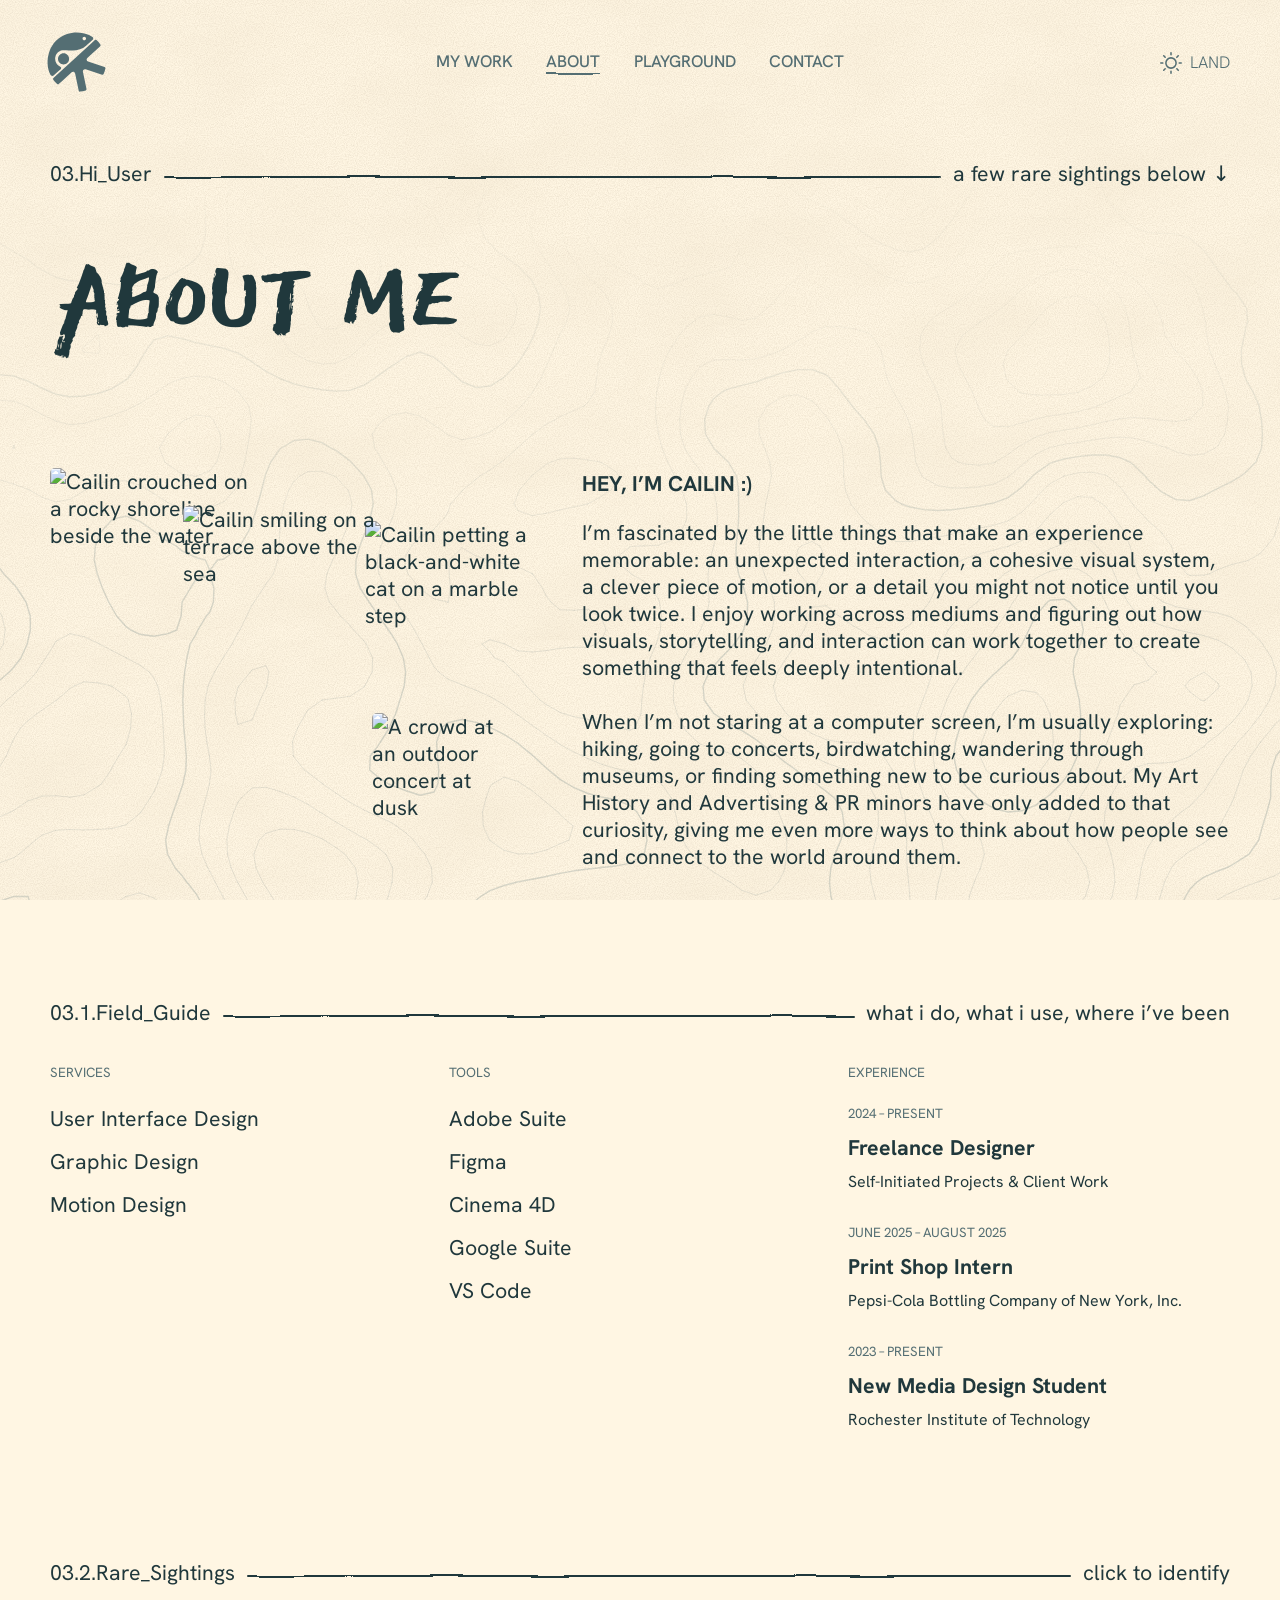
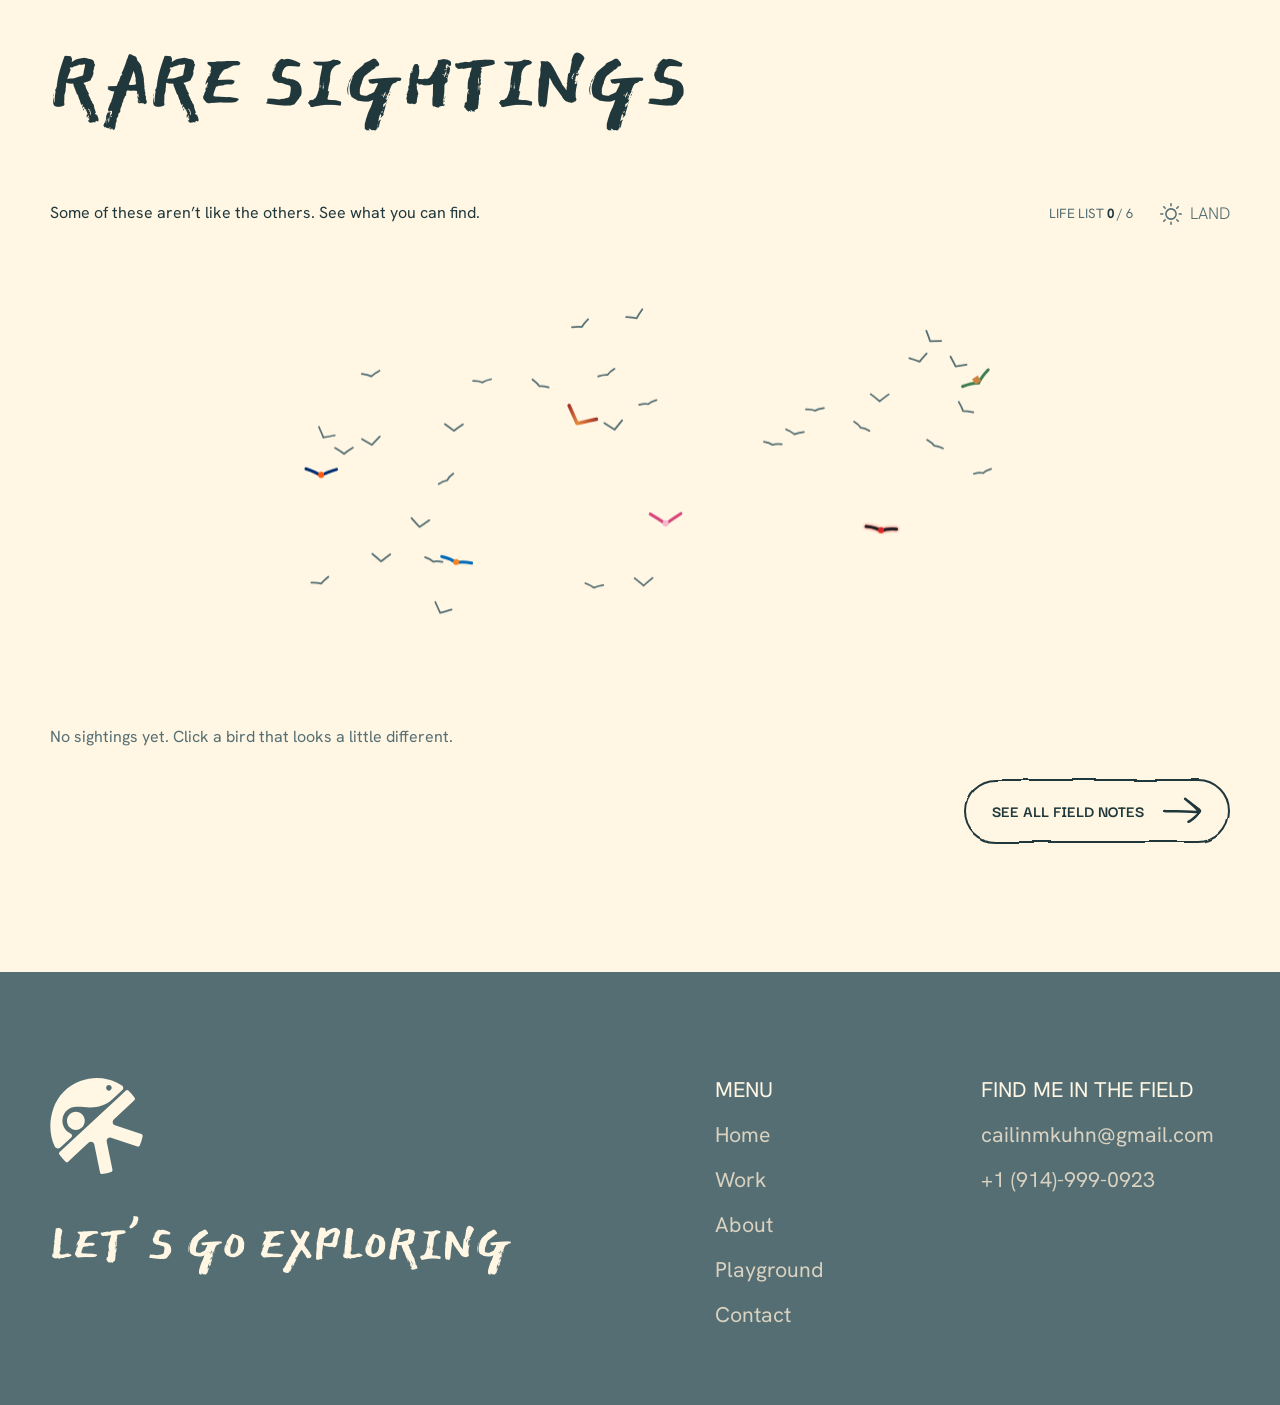
==== about.html @ fa73c753 "Add files via upload" ====
<!doctype html>
<html lang="en">
<head>
  <meta charset="utf-8">
  <meta name="viewport" content="width=device-width, initial-scale=1">
  <title>About - Cailin Kuhn</title>
  <meta name="description" content="Cailin Kuhn Portfolio.">
  <script>
    // Apply saved/system theme before paint to avoid a flash.
    (function () {
      var t = null;
      try { t = localStorage.getItem('theme'); } catch (e) {}
      if (!t) t = matchMedia('(prefers-color-scheme: dark)').matches ? 'dark' : 'light';
      document.documentElement.dataset.theme = t;
    })();
  </script>
  <link rel="preconnect" href="https://fonts.googleapis.com">
  <link rel="preconnect" href="https://fonts.gstatic.com" crossorigin>
  <link href="https://fonts.googleapis.com/css2?family=Darker+Grotesque:wght@700&family=East+Sea+Dokdo&family=Hanken+Grotesk:wght@300;400;500;700&display=swap" rel="stylesheet">
  <link rel="icon" type="image/svg+xml" href="assets/icons/logo-header-dark.svg" media="(prefers-color-scheme: light)">
  <link rel="icon" type="image/svg+xml" href="assets/icons/logo-header-light.svg" media="(prefers-color-scheme: dark)">
  <link rel="stylesheet" href="css/styles.css">
</head>
<body>
  <a class="skip-link" href="#main">Skip to content</a>

  <header class="site-header wrap">
    <a class="site-header__logo" href="index.html" aria-label="Cailin Kuhn — home">
      <img class="logo logo--light" src="assets/icons/logo-header-dark.svg" width="98" height="99" alt="">
      <img class="logo logo--dark" src="assets/icons/logo-header-light.svg" width="98" height="99" alt="">
    </a>
    <nav class="site-nav" aria-label="Primary">
      <a href="work.html">MY WORK</a>
      <a href="about.html" aria-current="page">ABOUT</a>
      <a href="index.html#playground">PLAYGROUND</a>
      <a href="#contact">CONTACT</a>
    </nav>
    <button class="theme-toggle" type="button" aria-label="Toggle color theme" data-label-light="LAND" data-label-dark="SEA">
      <span class="theme-toggle__icon" aria-hidden="true"><span class="icon icon--sun"></span><span class="icon icon--moon"></span></span>
      <span class="theme-toggle__label">LAND</span>
    </button>
  </header>

  <main id="main">
    <!-- 03 — Intro: photos + blurb -->
    <section class="section section--page-top wrap" id="about" aria-labelledby="about-title">
      <div class="label-row">
        <p class="label">03.Hi_User</p>
        <span class="rule" aria-hidden="true"></span>
        <p class="label label--end"><span class="light-only">a few rare sightings below ↓</span><span class="dark-only">unusual readings below ↓</span></p>
      </div>
      <h1 class="display display--section display--tight" id="about-title">ABOUT ME</h1>

      <div class="about-intro">
        <!-- Overlapping photo collage (Figma "Oct.8.1-about" › images), stacked back to front. -->
        <div class="about-collage">
          <img class="about-collage__photo about-collage__photo--cat" src="assets/images/about-cat.jpg" width="768" height="1024" alt="Cailin petting a black-and-white cat on a marble step" loading="lazy">
          <img class="about-collage__photo about-collage__photo--lake" src="assets/images/about-lake.jpg" width="1024" height="768" alt="Cailin crouched on a rocky shoreline beside the water" loading="lazy">
          <img class="about-collage__photo about-collage__photo--portrait" src="assets/images/about-portrait.jpg" width="768" height="1024" alt="Cailin smiling on a terrace above the sea" loading="lazy">
          <img class="about-collage__photo about-collage__photo--concert" src="assets/images/about-concert.jpg" width="768" height="1024" alt="A crowd at an outdoor concert at dusk" loading="lazy">
        </div>
        <div class="about-intro__text">
          <h2 class="about-intro__hello">HEY, I’M CAILIN :)</h2>
          <div class="about-intro__body">
            <p>I’m fascinated by the little things that make an experience memorable: an unexpected interaction, a cohesive visual system, a clever piece of motion, or a detail you might not notice until you look twice. I enjoy working across mediums and figuring out how visuals, storytelling, and interaction can work together to create something that feels deeply intentional.</p>
            <p>When I’m not staring at a computer screen, I’m usually exploring: hiking, going to concerts, birdwatching, wandering through museums, or finding something new to be curious about. My Art History and Advertising &amp; PR minors have only added to that curiosity, giving me even more ways to think about how people see and connect to the world around them.</p>
          </div>
        </div>
      </div>
    </section>

    <!-- 03.1 — Spec sheet: services, tools, experience -->
    <section class="section wrap" aria-labelledby="specs-heading">
      <div class="label-row">
        <h2 class="label" id="specs-heading">03.1.<span class="light-only">Field_Guide</span><span class="dark-only">Spec_Sheet</span></h2>
        <span class="rule" aria-hidden="true"></span>
        <p class="label label--end">what i do, what i use, where i’ve been</p>
      </div>

      <div class="specs">
        <div class="specs__col">
          <h3 class="specs__title">SERVICES</h3>
          <ul class="specs__list" role="list">
            <li>User Interface Design</li>
            <li>Graphic Design</li>
            <li>Motion Design</li>
          </ul>
        </div>
        <div class="specs__col">
          <h3 class="specs__title">TOOLS</h3>
          <ul class="specs__list" role="list">
            <li>Adobe Suite</li>
            <li>Figma</li>
            <li>Cinema 4D</li>
            <li>Google Suite</li>
            <li>VS Code</li>
          </ul>
        </div>
        <div class="specs__col">
          <h3 class="specs__title">EXPERIENCE</h3>
          <ul class="specs__log" role="list">
            <li>
              <p class="specs__when">2024 – PRESENT</p>
              <p class="specs__role">Freelance Designer</p>
              <p class="specs__org">Self-Initiated Projects &amp; Client Work</p>
            </li>
            <li>
              <p class="specs__when">JUNE 2025 – AUGUST 2025</p>
              <p class="specs__role">Print Shop Intern</p>
              <p class="specs__org">Pepsi-Cola Bottling Company of New York, Inc.</p>
            </li>
            <li>
              <p class="specs__when">2023 – PRESENT</p>
              <p class="specs__role">New Media Design Student</p>
              <p class="specs__org">Rochester Institute of Technology</p>
            </li>
          </ul>
        </div>
      </div>
    </section>

    <!-- 03.2 — Rare sightings: a flock/school with six special creatures (js/sightings.js) -->
    <section class="section wrap sightings" id="sightings" aria-labelledby="sightings-title">
      <div class="label-row">
        <p class="label">03.2.<span class="light-only">Rare_Sightings</span><span class="dark-only">Deep_Finds</span></p>
        <span class="rule" aria-hidden="true"></span>
        <p class="label label--end"><span class="light-only">click to identify</span><span class="dark-only">click to scan</span></p>
      </div>
      <h2 class="display display--section display--tight" id="sightings-title"><span class="light-only">RARE SIGHTINGS</span><span class="dark-only">DEEP FINDS</span></h2>

      <div class="sightings__intro">
        <p>Some of these aren’t like the others. See what you can find.</p>
        <div class="sightings__tools">
          <p class="sightings__count"><span class="light-only">LIFE LIST</span><span class="dark-only">SPECIMENS</span> <span data-found>0</span> / 6</p>
          <button class="theme-toggle" type="button" aria-label="Toggle color theme" data-label-light="LAND" data-label-dark="SEA">
            <span class="theme-toggle__icon" aria-hidden="true"><span class="icon icon--sun"></span><span class="icon icon--moon"></span></span>
            <span class="theme-toggle__label">LAND</span>
          </button>
        </div>
      </div>

      <div class="sightings__arena" aria-hidden="true"></div>

      <div class="sightings__dock" aria-live="polite">
        <p class="sightings__empty"><span class="light-only">No sightings yet. Click a bird that looks a little different.</span><span class="dark-only">No readings yet. Click a fish that looks a little different.</span></p>
      </div>

      <!-- Every field note, also the source the dock copies from. Open for
           anyone who'd rather read than hunt (and for keyboard / reduced motion). -->
      <details class="sightings__all">
        <summary class="pill-button">
          <span class="pill-button__label"><span class="when-closed">SEE ALL FIELD NOTES</span><span class="when-open">HIDE FIELD NOTES</span></span>
          <span class="pill-button__arrow" aria-hidden="true"><span class="icon icon--arrow"></span></span>
        </summary>

        <ul class="field-notes" role="list">
          <li>
            <article class="field-note" data-species="mets" style="--a: #002d72; --b: #ff5910;">
              <p class="field-note__tag">NO. 01 · <span class="light-only">sighted</span><span class="dark-only">logged</span></p>
              <h3 class="field-note__name"><span class="light-only">Queens Bluebird</span><span class="dark-only">Flushing Bay Bluefin</span></h3>
              <p class="field-note__latin">Amazinus metropolitanus</p>
              <span class="field-note__swatch" aria-hidden="true"></span>
              <dl class="field-note__facts">
                <div><dt>Habitat</dt><dd>Citi Field, upper deck</dd></div>
                <div><dt>Behavior</dt><dd>Rounds the bases in a diamond loop. Returns every April, no matter how last season went.</dd></div>
              </dl>
              <p class="field-note__note">A lifelong Mets fan. It’s a lot of heartbreak, but I wouldn’t trade it.</p>
            </article>
          </li>
          <li>
            <article class="field-note" data-species="knicks" style="--a: #006bb6; --b: #f58426;">
              <p class="field-note__tag">NO. 02 · <span class="light-only">sighted</span><span class="dark-only">logged</span></p>
              <h3 class="field-note__name"><span class="light-only">Garden Oriole</span><span class="dark-only">Madison Square Grouper</span></h3>
              <p class="field-note__latin">Aurantius knickerbockerensis</p>
              <span class="field-note__swatch" aria-hidden="true"></span>
              <dl class="field-note__facts">
                <div><dt>Habitat</dt><dd>Madison Square Garden</dd></div>
                <div><dt>Behavior</dt><dd>Bounces like a dribble. Often mistaken for the Queens Bluebird; same colors, different season.</dd></div>
              </dl>
              <p class="field-note__note">Blue and orange all year: the Mets in the summer, the Knicks in the winter.</p>
            </article>
          </li>
          <li>
            <article class="field-note" data-species="rothko" style="--a: #a3342b; --b: #e8873a;">
              <p class="field-note__tag">NO. 03 · <span class="light-only">sighted</span><span class="dark-only">logged</span></p>
              <h3 class="field-note__name"><span class="light-only">Color-Field Warbler</span><span class="dark-only">Color-Field Ray</span></h3>
              <p class="field-note__latin">Rothkoa multiformis</p>
              <span class="field-note__swatch field-note__swatch--stacked" aria-hidden="true"></span>
              <dl class="field-note__facts">
                <div><dt>Habitat</dt><dd>Museums, in front of the big quiet paintings</dd></div>
                <div><dt>Behavior</dt><dd>Drifts slowly and lingers longer than everyone else. Best viewed up close.</dd></div>
              </dl>
              <p class="field-note__note">My Art History minor in a nutshell: Rothko proves color alone can make you feel something.</p>
            </article>
          </li>
          <li>
            <article class="field-note" data-species="drama" style="--a: #d9467c; --b: #f2b8cc;">
              <p class="field-note__tag">NO. 04 · <span class="light-only">sighted</span><span class="dark-only">logged</span></p>
              <h3 class="field-note__name"><span class="light-only">Dramatic Lyrebird</span><span class="dark-only">Lesser Drama Puffer</span></h3>
              <p class="field-note__latin">Spectaculus confessionalis</p>
              <span class="field-note__swatch" aria-hidden="true"></span>
              <dl class="field-note__facts">
                <div><dt>Habitat</dt><dd>The couch, during reunion season</dd></div>
                <div><dt>Behavior</dt><dd>Storms away from the group at least once an episode. Always comes back.</dd></div>
              </dl>
              <p class="field-note__note">I love reality TV, no shame. Ask me about my favorite reunion moments.</p>
            </article>
          </li>
          <li>
            <article class="field-note" data-species="rock" style="--a: #1f1f24; --b: #d62828;">
              <p class="field-note__tag">NO. 05 · <span class="light-only">sighted</span><span class="dark-only">logged</span></p>
              <h3 class="field-note__name"><span class="light-only">Feedback Finch</span><span class="dark-only">Amplified Anglerfish</span></h3>
              <p class="field-note__latin">Distortia fortissima</p>
              <span class="field-note__swatch" aria-hidden="true"></span>
              <dl class="field-note__facts">
                <div><dt>Habitat</dt><dd>Concert floors, close to the speakers</dd></div>
                <div><dt>Behavior</dt><dd>Headbangs in time and glows a little brighter on every beat.</dd></div>
              </dl>
              <p class="field-note__note">Rock music is a constant in my headphones, and I’ll take any excuse to go to a show.</p>
            </article>
          </li>
          <li>
            <article class="field-note" data-species="hike" style="--a: #3f7d4e; --b: #c9853f;">
              <p class="field-note__tag">NO. 06 · <span class="light-only">sighted</span><span class="dark-only">logged</span></p>
              <h3 class="field-note__name"><span class="light-only">Summit Wren</span><span class="dark-only">Trench Trekker</span></h3>
              <p class="field-note__latin">Peregrinus summitensis</p>
              <span class="field-note__swatch" aria-hidden="true"></span>
              <dl class="field-note__facts">
                <div><dt>Habitat</dt><dd>Trailheads, the steeper the better</dd></div>
                <div><dt>Behavior</dt><dd><span class="light-only">Always climbing toward the highest point</span><span class="dark-only">Always heading for the deepest point</span>. Carries a very small backpack.</dd></div>
              </dl>
              <p class="field-note__note">Give me a trail and a free afternoon. Bonus points for a view at the top (and a bird I haven’t seen yet).</p>
            </article>
          </li>
        </ul>
      </details>
    </section>
  </main>

  <footer class="site-footer" id="contact">
    <div class="site-footer__inner wrap">
      <div class="site-footer__brand">
        <a class="site-footer__home" href="index.html" aria-label="Cailin Kuhn — home">
          <img class="site-footer__logo logo--light" src="assets/icons/logo-footer-light.svg" width="140" height="144" alt="">
          <img class="site-footer__logo logo--dark" src="assets/icons/logo-footer-dark.svg" width="140" height="144" alt="">
        </a>
        <p class="site-footer__tagline">LET<span class="apos">’</span>S GO EXPLORING</p>
      </div>
      <nav class="footer-col" aria-labelledby="footer-menu">
        <h2 class="footer-col__title" id="footer-menu">MENU</h2>
        <ul role="list">
          <li><a href="index.html">Home</a></li>
          <li><a href="work.html">Work</a></li>
          <li><a href="about.html">About</a></li>
          <li><a href="index.html#playground">Playground</a></li>
          <li><a href="#contact">Contact</a></li>
        </ul>
      </nav>
      <div class="footer-col">
        <h2 class="footer-col__title"><span class="light-only">FIND ME IN THE FIELD</span><span class="dark-only">SEND A SIGNAL</span></h2>
        <ul role="list">
          <li><a href="mailto:cailinmkuhn@gmail.com">cailinmkuhn@gmail.com</a></li>
          <li><a href="tel:+19149990923">+1 (914)-999-0923</a></li>
        </ul>
      </div>
    </div>
  </footer>

  <script src="js/main.js"></script>
  <script src="js/cursor.js"></script>
  <script src="js/snow.js"></script>
  <script src="js/contours.js"></script>
  <script src="js/sightings.js"></script>
</body>
</html>
---- css/styles.css ----
/* ==========================================================================
   Cailin Kuhn — Portfolio
   Built from Figma frame "Sep.29.2" (1920 × 4450). Sizes scale fluidly
   down from the 1920px design; values in comments are the design px.
   ========================================================================== */

:root {
  /* Colors */
  --c-bg: #fff6e3;
  --c-ink: #20383c;        /* headings, body copy, rules */
  --c-navy: #132845;       /* buttons */
  --c-nav: #546e73;        /* header nav + theme toggle */
  --c-button: #20383c;     /* pill buttons */
  --c-footer-bg: #546e73;
  --c-footer-head: #fff6e3;
  --c-footer-text: #dad2c1;

  /* Type */
  --f-display: "East Sea Dokdo", "Comic Sans MS", cursive;
  --f-body: "Hanken Grotesk", system-ui, sans-serif;
  --f-button: "Darker Grotesque", "Hanken Grotesk", sans-serif;

  --fs-body: clamp(17px, 1.667vw, 32px);   /* 32 */
  --fs-meta: clamp(14px, 1.25vw, 24px);    /* 24 */
  --fs-nav: clamp(15px, 1.302vw, 25px);    /* 25 */
  --fs-button: clamp(17px, 1.25vw, 24px);  /* 24 */
  --fs-tag: clamp(13px, 1.042vw, 20px);    /* 20 */

  /* Spacing */
  --px: clamp(20px, 3.906vw, 75px);            /* page gutter 75 */
  --gap: clamp(14px, 1.302vw, 25px);           /* grid gap 25 */
  --sp-section: clamp(96px, 10.104vw, 194px);  /* between sections 194 */
  --sp-label: clamp(28px, 3.125vw, 60px);      /* label → title 60 */
  --sp-title: clamp(40px, 6.667vw, 128px);     /* title → cards 128 */
  --sp-content: clamp(28px, 2.917vw, 56px);    /* label → about content 56 */
  --sp-action: clamp(28px, 2.5vw, 48px);       /* content → button 48 */
  --sp-card-title: clamp(14px, 1.354vw, 26px); /* image → title 26 */
  --sp-card-meta: clamp(10px, 0.781vw, 15px);  /* title → meta 15 */

  --radius: 5px;
  --ease: cubic-bezier(.2, .7, .2, 1);
}

:root[data-theme="dark"] {
  --c-bg: #132845;
  --c-ink: #fff6e3;
  --c-navy: #fff6e3;
  --c-nav: #749eb8;
  --c-button: #fff6e3;
  --c-footer-bg: #749EB8;
  --c-footer-head: #132845;
  --c-footer-text: #30496d;
}

/* ---------- Base ---------- */

*,
*::before,
*::after { box-sizing: border-box; }

html { scroll-behavior: smooth; }

body {
  margin: 0;
  background: var(--c-bg);
  color: var(--c-ink);
  font-family: var(--f-body);
  font-size: var(--fs-body);
  line-height: normal;
  -webkit-font-smoothing: antialiased;
  transition: background-color .3s var(--ease), color .3s var(--ease);
}

h1, h2, h3, p, ul { margin: 0; }
ul[role="list"] { list-style: none; padding: 0; }
img { display: block; max-width: 100%; }
a { color: inherit; text-decoration: none; }

:focus-visible {
  outline: 2px solid currentColor;
  outline-offset: 4px;
  border-radius: 2px;
}

.skip-link {
  position: absolute;
  left: var(--px);
  top: -100px;
  padding: 8px 16px;
  background: var(--c-navy);
  color: var(--c-bg);
  z-index: 10;
}
.skip-link:focus { top: 16px; }

/* Content column: 1770 wide at 1920 with 75 gutters. Also a size container
   so display type can scale with it (cqi). */
.wrap {
  width: 100%;
  max-width: 1920px;
  margin-inline: auto;
  padding-inline: var(--px);
  container-type: inline-size;
}

/* Trim text boxes to cap height / baseline, matching Figma's text-box-trim. */
.label,
.display,
.hero__tagline,
.status__currently,
.status__availability-text,
.card__title,
.card__meta,
.card__tag,
.case__facts dt,
.case__facts dd,
.case__description,
.site-footer__signal,
.about__text,
.about-intro__hello,
.about-intro__body,
.specs__title,
.specs__list li,
.specs__log p,
.sightings__intro p,
.sightings__empty,
.field-note__tag,
.field-note__name,
.field-note__latin,
.field-note__facts dt,
.field-note__facts dd,
.field-note__note,
.pill-button__label,
.site-footer__tagline,
.footer-col__title,
.footer-col li {
  text-box: trim-both cap alphabetic;
}

/* Copy that changes with the theme: land (light) / sea (dark). */
.dark-only { display: none; }
[data-theme="dark"] .light-only { display: none; }
[data-theme="dark"] .dark-only { display: revert; }

/* Icons use the Figma SVGs as masks so they follow the current text color. */
.icon {
  display: block;
  background-color: currentColor;
  -webkit-mask: var(--icon) center / 100% 100% no-repeat;
          mask: var(--icon) center / 100% 100% no-repeat;
}
.icon--sun   { --icon: url("../assets/icons/sun.svg");   width: 21.5px;    height: 21.5px; }
.icon--moon  { --icon: url("../assets/icons/moon.svg");  width: 19.4px;    height: 19.4px; }
.icon--arrow { --icon: url("../assets/icons/arrow-dark.svg"); width: 31.4176px; height: 25.7456px; }

/* ---------- Header ---------- */

.site-header {
  position: absolute;
  inset: 0 0 auto;
  z-index: 5;
  display: grid;
  grid-template-columns: 1fr auto 1fr;
  align-items: center;
  padding-top: clamp(20px, 2.292vw, 44px);  /* 44 */
}

.site-header__logo {
  justify-self: start;
  width: clamp(56px, 5.104vw, 98px);        /* 98 × 99 */
  margin-left: -6px;                        /* logo sits at x=69 vs 75 gutter */
}
.site-header__logo .logo { width: 100%; height: auto; }
/* Header + footer logos swap per theme. */
.logo--dark { display: none; }
[data-theme="dark"] .logo--light { display: none; }
[data-theme="dark"] .logo--dark { display: block; }

.site-nav {
  display: flex;
  gap: clamp(20px, 2.604vw, 50px);          /* 50 */
  font-size: var(--fs-nav);
  font-weight: 500;
  color: var(--c-nav);
  white-space: nowrap;
}
.site-nav a {
  position: relative;
  padding-bottom: 2px;
}
/* Underline is its own layer so land mode can give it a pencil edge. */
.site-nav a::after {
  content: "";
  position: absolute;
  left: 0;
  right: 0;
  bottom: 0;
  height: 2px;
  background: currentColor;
  transform: scaleX(0);
  transform-origin: left;
  transition: transform .3s var(--ease);
}
.site-nav a:hover::after,
.site-nav a[aria-current="page"]::after { transform: scaleX(1); }

.theme-toggle {
  justify-self: end;
  display: flex;
  align-items: center;
  gap: 10px;
  padding: 0;
  border: 0;
  background: none;
  color: var(--c-nav);
  font: 300 var(--fs-nav) / normal var(--f-body);
  cursor: pointer;
}
.theme-toggle__icon {
  display: grid;
  place-items: center;
  width: 20px;
  height: 20px;
  transition: transform .5s var(--ease);
}
.theme-toggle:hover .theme-toggle__icon { transform: rotate(45deg); }

/* Sun (20px) in light mode, moon (18px) in dark mode. */
.icon--moon { display: none; }
[data-theme="dark"] .icon--sun { display: none; }
[data-theme="dark"] .icon--moon { display: block; }
[data-theme="dark"] .theme-toggle__icon { width: 18px; height: 18px; }
[data-theme="dark"] .theme-toggle:hover .theme-toggle__icon { transform: rotate(-20deg); }

/* ---------- Section label row ("01.Welcome_User ——— right text") ---------- */

.label-row {
  display: flex;
  align-items: center;
  gap: 12px;
}
.label { font-size: var(--fs-body); font-weight: 400; white-space: nowrap; }
.label--end { text-align: right; }
.rule {
  flex: 1;
  min-width: 40px;
  height: 2px;
  margin-top: 6px;               /* rule sits 14px below the label's cap top */
  border-radius: 1px;
  background: currentColor;
}

/* ---------- Display type ---------- */

.display {
  font-family: var(--f-display);
  font-weight: 400;
  white-space: nowrap;
}
.display--hero    { font-size: 22.55cqi; }                          /* 400 */
.display--section { font-size: 11.3cqi; margin-top: var(--sp-label); } /* 200 */
.display--section.display--tight { margin-top: clamp(22px, 2.292vw, 44px); } /* 44 */

/* ---------- 01 Hero ---------- */

.hero {
  display: flex;
  flex-direction: column;
  justify-content: flex-end;
  min-height: calc(min(100svh, 1080px) + 14px);  /* +20px below the nav for the hero interaction; tagline ends at y=1094 */
  padding-top: 260px;
}
/* Flock / school canvas (js/flock.js), placed by JS between the nav and the 01 label. */
.hero { position: relative; }
.flock {
  position: absolute;
  left: 0;
  width: 100%;
  pointer-events: none;
}

.hero .display--hero { margin-top: clamp(24px, 2.969vw, 57px); }   /* 57 */
.hero__tagline { margin-top: clamp(28px, 6.354vw, 122px); }        /* 122 */

/* Status under the name (Figma "Oct.5.1-light" › introduction):
   "currently …" at 32px, then an indented availability line with a pulsing dot. */
.hero:has(.status) { min-height: calc(min(100svh, 1080px) + 74px); }  /* status ends at y=1154; 01 label at y=724 */
.status { margin-top: clamp(28px, 6.354vw, 122px); }               /* 122 */
.status__currently { font-size: var(--fs-body); }
.status__availability {
  display: flex;
  align-items: center;
  gap: 12px;
  margin-top: clamp(12px, 1.198vw, 23px);                           /* 23 */
  margin-left: clamp(6px, 0.625vw, 12px);                           /* indented 12 */
  font-size: var(--fs-meta);
}
.status__dot {
  flex-shrink: 0;
  width: 14px;
  height: 14px;
  border-radius: 50%;
  background: var(--c-nav);
  animation: status-pulse 2.4s ease-out infinite;
}
@keyframes status-pulse {
  0%   { box-shadow: 0 0 0 0 color-mix(in srgb, var(--c-nav) 60%, transparent); }
  100% { box-shadow: 0 0 0 10px transparent; }
}

/* The availability line sits in the space above Featured Work, so that gap
   is 40px shorter than the other section gaps (194 → 154). */
.hero:has(.status) + .section { padding-top: calc(var(--sp-section) - clamp(20px, 2.083vw, 40px)); }

/* ---------- Sections ---------- */

.section { padding-top: var(--sp-section); }
.section--page-top { padding-top: clamp(160px, 11.458vw, 220px); }  /* first section on inner pages: label at y=220 */

.section__action {
  display: flex;
  justify-content: flex-end;
  margin-top: var(--sp-action);
}

/* ---------- Cards ---------- */

.work-grid {
  display: grid;
  grid-template-columns: repeat(3, minmax(0, 1fr));
  gap: var(--gap);
  margin-top: var(--sp-title);
}

.card { display: flex; flex-direction: column; }
.card__media {
  display: block;
  overflow: hidden;
  border-radius: var(--radius);
  background: color-mix(in srgb, var(--c-ink) 8%, transparent);
}
.card__media img,
.card__media video {
  display: block;
  width: 100%;
  height: 100%;
  object-fit: cover;
  transition: transform .6s var(--ease);
}
.card:hover .card__media img,
.card:hover .card__media video { transform: scale(1.04); }

.card__media--featured { aspect-ratio: 573 / 384; }

/* Two-up featured grid (Figma "Oct.5.2-light"): 873 × 528 images, 80px between rows. */
.work-grid--pairs {
  grid-template-columns: repeat(2, minmax(0, 1fr));
  row-gap: clamp(40px, 4.167vw, 80px);
}
.work-grid--pairs .card__media--featured { aspect-ratio: 873 / 528; }

/* Title row: project title left, specimen tag right, vertically centered. */
.card__head {
  display: flex;
  flex-wrap: wrap;
  align-items: center;
  justify-content: space-between;
  gap: 8px 16px;
  margin-top: var(--sp-card-title);
}
.card__head .card__title { margin-top: 0; }
.card__tag {
  font-size: var(--fs-tag);
  color: var(--c-nav);
  white-space: nowrap;
}
.card__media--play     { aspect-ratio: 374 / 320; }

.card__title {
  margin-top: var(--sp-card-title);
  font-size: var(--fs-body);
  font-weight: 700;
}
.card__meta {
  margin-top: var(--sp-card-meta);
  font-size: var(--fs-meta);
}

/* ---------- Case study pages ---------- */

.case__hero {
  margin: var(--sp-title) 0 0;
  aspect-ratio: 16 / 9;
  overflow: hidden;
  border-radius: var(--radius);
}
.case__hero img { width: 100%; height: 100%; object-fit: cover; }

/* Same 3-column rhythm as About: details left, description across 2 columns. */
.case__intro {
  display: grid;
  grid-template-columns: repeat(3, minmax(0, 1fr));
  column-gap: var(--gap);
  align-items: start;
  margin-top: clamp(48px, 4.167vw, 80px);                           /* 80 */
}
.case__facts {
  display: flex;
  flex-direction: column;
  gap: clamp(24px, 1.667vw, 32px);                                  /* 32 */
  margin: 0;
}
.case__facts dt { font-size: var(--fs-tag); color: var(--c-nav); }
.case__facts dd { margin: var(--sp-card-meta) 0 0; font-size: var(--fs-body); }
.case__body { grid-column: 2 / 4; }
.case__body .pill-button { margin-top: var(--sp-action); }

.case__media {
  display: flex;
  flex-direction: column;
  gap: var(--gap);
  margin-top: var(--sp-title);
}
.case__media video,
.case__media img {
  display: block;
  width: 100%;
  height: auto;
  border-radius: var(--radius);
}
.case__media video { background: #000; }

/* Full / condensed switch. Anything marked data-only shows in that view only. */
.case[data-case-view="full"] [data-only="condensed"],
.case[data-case-view="condensed"] [data-only="full"] { display: none; }

.case-view {
  display: flex;
  flex-wrap: wrap;
  align-items: center;
  justify-content: space-between;
  gap: 16px var(--gap);
  margin-top: clamp(48px, 4.167vw, 80px);                           /* 80 */
}
.case-view__hint { font-size: var(--fs-meta); color: var(--c-nav); }
.case-view__switch {
  position: relative;
  isolation: isolate;
  display: inline-flex;
  padding: 4px;
  border-radius: 50px;
}
.case-view__switch::before {
  content: "";
  position: absolute;
  inset: 0;
  z-index: -1;
  border: 2px solid var(--c-button);
  border-radius: inherit;
}
.case-view__switch button {
  padding: 10px clamp(18px, 1.354vw, 26px);
  border: 0;
  border-radius: 50px;
  background: none;
  color: var(--c-button);
  font: 700 var(--fs-button) / 1 var(--f-button);
  cursor: pointer;
  transition: background-color .25s var(--ease), color .25s var(--ease);
}
.case-view__switch button[aria-pressed="true"] { background: var(--c-button); color: var(--c-bg); }

/* Sections: title on the left, content across two columns (like the intro). */
.case { counter-reset: case-section; }
.case-section {
  counter-increment: case-section;
  display: grid;
  grid-template-columns: repeat(3, minmax(0, 1fr));
  column-gap: var(--gap);
  row-gap: var(--sp-content);
  align-items: start;
  margin-top: var(--sp-section);
}
.case-view + .case-section { margin-top: var(--sp-title); }
.case-section__head { display: flex; flex-direction: column; gap: clamp(12px, 1.042vw, 20px); }
.case-section__head::before {
  content: counter(case-section, decimal-leading-zero);
  font-size: var(--fs-tag);
  color: var(--c-nav);
}
.case-section__title {
  font-family: var(--f-display);
  font-size: clamp(44px, 4.52cqi, 80px);                            /* 80 */
  font-weight: 400;
  line-height: .9;
}
.case-section__q { font-size: var(--fs-meta); color: var(--c-nav); max-width: 22em; }
.case-section__body { grid-column: 2 / 4; min-width: 0; }
.case-section--wide .case-section__body { grid-column: 1 / -1; }
.case-section__body > * + * { margin-top: var(--sp-action); }

.case__facts--grid {
  display: grid;
  grid-template-columns: repeat(3, minmax(0, 1fr));
  gap: clamp(24px, 1.667vw, 32px) var(--gap);
}
.case__facts--grid dd,
.case__facts--stack dd { font-size: var(--fs-meta); line-height: 1.3; text-box: none; }
.is-placeholder { color: var(--c-nav); font-style: italic; }

/* Placeholder frames for screens still to come. */
.case-grid { display: grid; gap: var(--gap); }
.case-grid--2 { grid-template-columns: repeat(2, minmax(0, 1fr)); }
.case-grid--3 { grid-template-columns: repeat(3, minmax(0, 1fr)); }
.case-grid__full { grid-column: 1 / -1; }
.placeholder {
  position: relative;
  isolation: isolate;
  display: flex;
  flex-direction: column;
  align-items: center;
  justify-content: center;
  gap: 10px;
  aspect-ratio: var(--ratio, 16 / 9);
  padding: 16px;
  border-radius: var(--radius);
  background: color-mix(in srgb, var(--c-ink) 5%, transparent);
  text-align: center;
}
.placeholder::before {
  content: "";
  position: absolute;
  inset: 0;
  z-index: -1;
  border: 2px dashed color-mix(in srgb, var(--c-ink) 40%, transparent);
  border-radius: inherit;
}
.placeholder__name { font-size: var(--fs-meta); font-weight: 700; }
.placeholder__note { font-size: var(--fs-tag); color: var(--c-nav); }

/* Iteration: version tabs + annotated screens. */
.versions__tabs { display: flex; flex-wrap: wrap; gap: 10px; }
.versions__tabs [role="tab"] {
  position: relative;
  isolation: isolate;
  padding: 12px clamp(20px, 1.563vw, 30px);
  border: 0;
  border-radius: 50px;
  background: none;
  color: var(--c-button);
  font: 700 var(--fs-button) / 1 var(--f-button);
  cursor: pointer;
  transition: color .25s var(--ease);
}
.versions__tabs [role="tab"]::before {
  content: "";
  position: absolute;
  inset: 0;
  z-index: -1;
  border: 2px solid var(--c-button);
  border-radius: inherit;
  transition: background-color .25s var(--ease);
}
.versions__tabs [role="tab"][aria-selected="true"] { color: var(--c-bg); }
.versions__tabs [role="tab"][aria-selected="true"]::before { background: var(--c-button); }
.versions__summary { font-size: var(--fs-meta); }
.versions__panel > * + * { margin-top: var(--sp-content); }

.annotated {
  display: grid;
  grid-template-columns: repeat(3, minmax(0, 1fr));
  column-gap: var(--gap);
  row-gap: 24px;
  align-items: start;
}
.annotated__screen {
  position: relative;
  grid-column: 1 / 3;
  margin: 0;
}
.annotated__screen img { width: 100%; height: auto; border-radius: var(--radius); }

.pin {
  position: absolute;
  left: var(--x);
  top: var(--y);
  display: grid;
  place-items: center;
  width: clamp(28px, 1.875vw, 36px);
  height: clamp(28px, 1.875vw, 36px);
  margin: calc(clamp(28px, 1.875vw, 36px) / -2) 0 0 calc(clamp(28px, 1.875vw, 36px) / -2);
  padding: 0;
  border: 2px solid #20383c;
  border-radius: 50%;
  background: #fff6e3;
  color: #20383c;
  font: 700 var(--fs-tag) / 1 var(--f-button);
  cursor: pointer;
  box-shadow: 0 2px 10px rgb(0 0 0 / .25);
  transition: transform .2s var(--ease), background-color .2s var(--ease), color .2s var(--ease);
}
.pin:hover { transform: scale(1.12); }
.pin[aria-pressed="true"] { background: #20383c; color: #fff6e3; transform: scale(1.12); }
.pin[aria-pressed="false"]::after {
  content: "";
  position: absolute;
  inset: -2px;
  border-radius: 50%;
  border: 2px solid #fff6e3;
  animation: pin-ping 2.4s ease-out infinite;
}
@keyframes pin-ping {
  0%   { transform: scale(1);   opacity: .9; }
  70%, 100% { transform: scale(1.8); opacity: 0; }
}

.annotated__notes { display: flex; flex-direction: column; gap: 6px; margin: 0; padding: 0; list-style: none; }
.note { border-bottom: 2px solid color-mix(in srgb, var(--c-ink) 20%, transparent); }
.note__btn {
  display: flex;
  align-items: center;
  gap: 14px;
  width: 100%;
  padding: 14px 0;
  border: 0;
  background: none;
  color: inherit;
  font: 400 var(--fs-meta) / 1.25 var(--f-body);
  text-align: left;
  cursor: pointer;
}
.note__num {
  flex: none;
  display: grid;
  place-items: center;
  width: 30px;
  height: 30px;
  border: 2px solid currentColor;
  border-radius: 50%;
  font: 700 var(--fs-tag) / 1 var(--f-button);
  transition: background-color .2s var(--ease), color .2s var(--ease);
}
.note.is-active .note__title { font-weight: 700; }
.note.is-active .note__num { background: var(--c-ink); color: var(--c-bg); }
.note:not(.is-active) .note__text { display: none; }
.note__text { padding: 0 0 16px 44px; font-size: var(--fs-meta); line-height: 1.35; }
.note.is-active .note__text { animation: note-in .35s var(--ease); }

/* ---------- About page (about.html) ---------- */

/* Intro (Figma "Oct.8.1-about"): photo collage 737 wide, 61 gap, blurb 972 wide. */
.about-intro {
  display: grid;
  grid-template-columns: 737fr 972fr;
  column-gap: 3.446cqi;                                             /* 61 */
  align-items: start;
  margin-top: var(--sp-title);
}

/* Four overlapping photos in a 737 × 552 box; positions are % of that box. */
.about-collage {
  position: relative;
  aspect-ratio: 737 / 552;
}
.about-collage__photo {
  position: absolute;
  object-fit: cover;
  border-radius: var(--radius);
}
.about-collage__photo--lake     { left: 0;       top: 0;       width: 40.570%; height: 40.580%; } /* 299 × 224 */
.about-collage__photo--cat      { left: 64.179%; top: 14.493%; width: 35.821%; height: 36.232%; } /* 264 × 200 */
.about-collage__photo--portrait { left: 27.001%; top: 10.507%; width: 40.706%; height: 72.464%; } /* 300 × 400 */
.about-collage__photo--concert  { left: 65.536%; top: 66.667%; width: 24.966%; height: 33.333%; } /* 184 × 184 */

.about-intro__text { margin-top: 2px; }                            /* heading cap top 2px below the photos */
.about-intro__hello { font-size: var(--fs-body); font-weight: 700; }
.about-intro__body {
  margin-top: clamp(20px, 1.771vw, 34px);                           /* 34 */
  font-size: var(--fs-body);
}
.about-intro__body p + p { margin-top: 1lh; }                      /* a blank line between paragraphs */

/* Spec sheet: services / tools / experience in three columns. */
.specs {
  display: grid;
  grid-template-columns: repeat(3, minmax(0, 1fr));
  column-gap: var(--gap);
  align-items: start;
  margin-top: var(--sp-content);
}
.specs__title { font-size: var(--fs-tag); font-weight: 400; color: var(--c-nav); }
.specs__list,
.specs__log {
  display: flex;
  flex-direction: column;
  gap: clamp(16px, 1.25vw, 24px);
  margin-top: clamp(24px, 1.667vw, 32px);
}
.specs__log { gap: clamp(32px, 2.5vw, 48px); }
.specs__list li { font-size: var(--fs-body); }
.specs__when { font-size: var(--fs-tag); color: var(--c-nav); }
.specs__role { margin-top: clamp(12px, 0.938vw, 18px); font-size: var(--fs-body); font-weight: 700; }
.specs__org { margin-top: var(--sp-card-meta); font-size: var(--fs-meta); }

/* Rare sightings (js/sightings.js): a band of creatures, a dock for the
   field note you just identified, and the full list behind a button. */
.sightings .display--section { font-size: 9.04cqi; }                 /* 160 */
.sightings__intro {
  display: flex;
  flex-wrap: wrap;
  align-items: baseline;
  justify-content: space-between;
  gap: 16px 40px;
  margin-top: clamp(40px, 4.167vw, 80px);
  font-size: var(--fs-meta);
}
.sightings__tools {
  display: flex;
  align-items: center;
  gap: clamp(20px, 2.083vw, 40px);
}
.sightings__count { font-size: var(--fs-tag); color: var(--c-nav); white-space: nowrap; }
.sightings__count [data-found] { font-weight: 700; color: var(--c-ink); }
.sightings__count.is-complete::after { content: " · complete :)"; }

.sightings__arena {
  position: relative;
  height: clamp(360px, 33.333vw, 640px);
  margin-top: var(--sp-content);
}
.sightings__arena canvas {
  position: absolute;
  inset: 0;
  width: 100%;
  height: 100%;
  touch-action: pan-y;
}

.sightings__dock { margin-top: var(--sp-content); }
.sightings__empty { font-size: var(--fs-meta); color: var(--c-nav); }

.sightings__all { margin-top: var(--sp-action); }
.sightings__all > summary {
  display: flex;
  width: fit-content;
  margin-left: auto;
  list-style: none;
  cursor: pointer;
}
.sightings__all > summary::-webkit-details-marker { display: none; }
.sightings__all[open] .when-closed,
.sightings__all:not([open]) .when-open { display: none; }
.sightings__all .pill-button__arrow .icon { transition: transform .3s var(--ease); }
.sightings__all[open] .pill-button__arrow .icon { transform: rotate(129deg); }   /* points down */

.field-notes {
  display: grid;
  grid-template-columns: repeat(3, minmax(0, 1fr));
  gap: var(--gap);
  margin-top: var(--sp-content);
}

/* Field note card. The outline is its own layer so land mode can ink it. */
.field-note {
  position: relative;
  isolation: isolate;
  display: flex;
  flex-direction: column;
  align-items: flex-start;
  gap: clamp(12px, 0.833vw, 16px);
  height: 100%;
  padding: clamp(20px, 1.667vw, 32px);
}
.field-note::before {
  content: "";
  position: absolute;
  inset: 0;
  z-index: -1;
  border: 2px solid color-mix(in srgb, var(--c-ink) 40%, transparent);
  border-radius: var(--radius);
}
.field-note__tag { font-size: var(--fs-tag); color: var(--c-nav); }
.field-note__name { font-size: var(--fs-body); font-weight: 700; }
.field-note__latin { font-size: var(--fs-meta); font-style: italic; color: var(--c-nav); }
.field-note__swatch {
  display: block;
  width: 64px;
  height: 18px;
  border-radius: 3px;
  background: linear-gradient(90deg, var(--a) 50%, var(--b) 50%);
  box-shadow: 0 0 0 1px color-mix(in srgb, var(--c-ink) 15%, transparent);
}
.field-note__swatch--stacked {             /* Rothko: two soft stacked fields */
  width: 40px;
  height: 48px;
  background: linear-gradient(var(--a) 0 52%, var(--b) 52%);
  filter: blur(.6px);
}
.field-note__facts { display: flex; flex-direction: column; gap: 14px; margin: 4px 0 0; }
.field-note__facts dt { font-size: var(--fs-tag); color: var(--c-nav); }
.field-note__facts dd { margin: 8px 0 0; font-size: var(--fs-meta); line-height: 1.3; }
.field-note__note { margin-top: auto; padding-top: 8px; font-size: var(--fs-meta); line-height: 1.3; }

/* Docked (just identified): the same card laid out across three columns. */
.sightings__dock .field-note {
  display: grid;
  grid-template-columns: repeat(3, minmax(0, 1fr));
  grid-auto-flow: row dense;
  align-content: start;
  align-items: start;
  column-gap: var(--gap);
}
.sightings__dock .field-note > * { grid-column: 1; }
.sightings__dock .field-note__facts { grid-column: 2; grid-row: 1 / span 5; margin: 0; }
.sightings__dock .field-note__note { grid-column: 3; grid-row: 1 / span 5; margin: 0; padding: 0; }
.field-note.is-new { animation: note-in .5s var(--ease); }
@keyframes note-in {
  from { opacity: 0; transform: translateY(12px); }
  to   { opacity: 1; transform: none; }
}

/* ---------- 03 About ---------- */

.about {
  display: grid;
  grid-template-columns: repeat(3, minmax(0, 1fr));
  column-gap: var(--gap);
  align-items: start;
  margin-top: var(--sp-content);
}
.about__photos {
  display: grid;
  grid-template-columns: 174fr 175fr 174fr;
  gap: var(--gap);
  align-items: start;
}
.about__photo {
  width: 100%;
  height: auto;
  object-fit: cover;
  border-radius: var(--radius);
}
.about__photo--1 { aspect-ratio: 174 / 232; }
.about__photo--2 { aspect-ratio: 175 / 192; object-position: 45% 50%; }
.about__photo--3 { aspect-ratio: 174 / 152; object-position: 50% 55%; }

.about__text {
  grid-column: 2 / 4;
  margin-top: 4px;               /* text cap top sits 4px below the photos */
}

/* ---------- 04 Playground (horizontal scroller, bleeds off the right) ---------- */

.playground-row {
  display: flex;
  gap: var(--gap);
  margin-top: var(--sp-title);
  margin-right: calc(-1 * var(--px));
  padding-right: var(--px);
  overflow-x: auto;
  scroll-snap-type: x proximity;
  scrollbar-width: none;
}
.playground-row::-webkit-scrollbar { display: none; }
.playground-row > li {
  flex: 0 0 clamp(240px, 19.479vw, 374px);  /* 374 */
  scroll-snap-align: start;
}
.card__media--play .scout-one { object-position: 100% 50%; }

/* ---------- Pill button ---------- */

.pill-button {
  position: relative;
  isolation: isolate;
  display: inline-flex;
  align-items: center;
  gap: 20px;
  padding: 14px calc(clamp(24px, 2.083vw, 40px) + 2px);   /* 12 / 40 + the 2px outline */
  border-radius: 50px;
  color: var(--c-button);
  font-family: var(--f-button);
  font-size: var(--fs-button);
  font-weight: 700;
  white-space: nowrap;
  transition: color .25s var(--ease);
}
/* Outline + hover fill live on a layer behind the label, so land mode can
   give them a pencil edge without roughening the text. */
.pill-button::before {
  content: "";
  position: absolute;
  inset: 0;
  z-index: -1;
  border: 2px solid var(--c-button);
  border-radius: inherit;
  transition: background-color .25s var(--ease);
}
.pill-button__arrow {
  display: grid;
  place-items: center;
  width: 37.103px;
  height: 36.267px;
  transition: transform .3s var(--ease);
}
.pill-button__arrow .icon { transform: rotate(39.02deg); }
.pill-button:hover { color: var(--c-bg); }
.pill-button:hover::before { background-color: var(--c-button); }
.pill-button:hover .pill-button__arrow { transform: translateX(6px); }

/* Land mode: UI lines look hand-drawn in ink — a gentle wobble (SVG filters
   defined in js/main.js). Sea mode keeps clean vectors. */
:root:not([data-theme="dark"]) .rule,
:root:not([data-theme="dark"]) .site-nav a::after { filter: url(#pencil-line); }
:root:not([data-theme="dark"]) .pill-button::before,
:root:not([data-theme="dark"]) .field-note::before,
:root:not([data-theme="dark"]) .placeholder::before,
:root:not([data-theme="dark"]) .case-view__switch::before,
:root:not([data-theme="dark"]) .versions__tabs [role="tab"]::before { filter: url(#pencil-box); }

/* Sea mode: buttons pulse in time with the availability dot (same keyframes). */
[data-theme="dark"] .pill-button { animation: status-pulse 2.4s ease-out infinite; }

/* ---------- Footer ---------- */

.site-footer {
  margin-top: var(--sp-section);
  background: var(--c-footer-bg);
  transition: background-color .3s var(--ease);
}
.site-footer__inner {
  display: grid;
  grid-template-columns: 997fr 399fr 374fr;  /* columns at x = 75, 1072, 1471 */
  padding-top: clamp(56px, 8.125vw, 156px);    /* 156 */
  padding-bottom: clamp(48px, 5.99vw, 115px);  /* 115 */
}
.site-footer__brand { padding-top: 2px; }
.site-footer__logo { width: clamp(80px, 7.292vw, 140px); height: auto; }  /* 140 × 144 */
.site-footer__home { display: inline-block; vertical-align: top; }
.site-footer__tagline {
  margin-top: clamp(24px, 2.24vw, 43px);       /* 43 */
  font-family: var(--f-display);
  font-size: min(clamp(44px, 5.208vw, 100px), 12.5cqi);  /* 100; never wider than the footer */
  color: var(--c-footer-head);
  white-space: nowrap;
}
.site-footer__tagline .apos { letter-spacing: -0.048em; }
.site-footer__signal {
  margin-top: clamp(20px, 1.667vw, 32px);       /* 32 */
  font-size: var(--fs-meta);
  color: var(--c-footer-text);
}
.site-footer__signal a { color: var(--c-footer-head); text-decoration: underline; text-underline-offset: 4px; }

.footer-col__title {
  font-size: var(--fs-body);
  font-weight: 400;
  color: var(--c-footer-head);
}
.footer-col ul {
  display: flex;
  flex-direction: column;
  gap: 18px;
  margin-top: clamp(18px, 1.354vw, 26px);      /* 26 */
  color: var(--c-footer-text);
  white-space: nowrap;
}
.footer-col a { transition: color .2s var(--ease); }
.footer-col a:hover { color: var(--c-footer-head); text-decoration: underline; text-underline-offset: 4px; }

/* ---------- Texture: paper grain (land) / marine snow (sea, js/snow.js) ---------- */

/* Fine grain + soft blotchy paper tone, generated (no image files). Sits
   behind all content and fades out in sea mode. */
body::before {
  content: "";
  position: fixed;
  inset: 0;
  z-index: -1;
  pointer-events: none;
  background-image: url("data:image/svg+xml,%3Csvg xmlns='http://www.w3.org/2000/svg' width='220' height='220'%3E%3Cfilter id='g'%3E%3CfeTurbulence type='fractalNoise' baseFrequency='.9' numOctaves='3' stitchTiles='stitch'/%3E%3CfeColorMatrix values='0 0 0 0 .3  0 0 0 0 .25  0 0 0 0 .18  1.4 0 0 0 -.5'/%3E%3C/filter%3E%3Crect width='100%25' height='100%25' filter='url(%23g)'/%3E%3C/svg%3E"), url("data:image/svg+xml,%3Csvg xmlns='http://www.w3.org/2000/svg' width='640' height='640'%3E%3Cfilter id='m'%3E%3CfeTurbulence type='fractalNoise' baseFrequency='.008 .014' numOctaves='3' stitchTiles='stitch'/%3E%3CfeColorMatrix values='0 0 0 0 .55  0 0 0 0 .47  0 0 0 0 .32  .7 0 0 0 -.28'/%3E%3C/filter%3E%3Crect width='100%25' height='100%25' filter='url(%23m)'/%3E%3C/svg%3E");
  background-size: 220px 220px, 640px 640px;
  mix-blend-mode: multiply;
  opacity: .22;
  transition: opacity .8s var(--ease);
}
[data-theme="dark"] body::before { opacity: 0; }

.marine-snow {
  position: fixed;
  inset: 0;
  z-index: -1;
  width: 100%;
  height: 100%;
  pointer-events: none;
  opacity: 0;
  transition: opacity .8s var(--ease);
}
[data-theme="dark"] .marine-snow { opacity: 1; }

/* Map lines (js/contours.js): topography on land, bathymetry at sea. */
.contours {
  position: fixed;
  inset: 0;
  z-index: -1;
  width: 100%;
  height: 100%;
  pointer-events: none;
}

/* ---------- Custom cursor (js/cursor.js) ---------- */

.has-custom-cursor,
.has-custom-cursor * { cursor: none !important; }

.cursor {
  position: fixed;
  top: 0;
  left: 0;
  z-index: 1000;
  width: 24px;
  height: 24px;
  margin: -12px 0 0 -12px;   /* center on the pointer */
  border: 2px solid var(--c-ink);
  border-radius: 50%;
  pointer-events: none;
  opacity: 0;
  transition: background-color .12s ease, border-color .3s ease, opacity .2s ease,
              width .2s var(--ease), height .2s var(--ease), margin .2s var(--ease);
}
/* Over something clickable on a canvas (e.g. a rare sighting): the ring grows. */
.cursor.is-target { width: 40px; height: 40px; margin: -20px 0 0 -20px; }
.cursor.is-visible { opacity: 1; }
.cursor.is-pressed { background-color: var(--c-ink); }

/* ==========================================================================
   Responsive
   ========================================================================== */

@media (max-width: 900px) {
  .site-header {
    grid-template-columns: 1fr auto;
    row-gap: 20px;
  }
  .site-nav {
    grid-row: 2;
    grid-column: 1 / -1;
    justify-content: space-between;
  }

  .about { grid-template-columns: 1fr; row-gap: 28px; }
  .about__photos { max-width: 520px; }
  .about__text { grid-column: auto; margin-top: 0; }

  .case__intro { grid-template-columns: 1fr; row-gap: 40px; }

  .about-intro { grid-template-columns: 1fr; row-gap: 40px; }
  .about-collage { max-width: 620px; }
  .about-intro__text { margin-top: 0; }
  .specs { grid-template-columns: 1fr 1fr; row-gap: 48px; }
  .specs__col:last-child { grid-column: 1 / -1; }
  .field-notes { grid-template-columns: 1fr 1fr; }
  .sightings__dock .field-note { display: flex; }
  .case__body { grid-column: auto; }
  .case-section { grid-template-columns: 1fr; }
  .case-section__body { grid-column: auto; }
  .annotated { grid-template-columns: 1fr; }
  .annotated__screen { grid-column: auto; }
  .case__facts--grid { grid-template-columns: 1fr 1fr; }

  .site-footer__inner {
    grid-template-columns: 1fr 1fr;
    row-gap: 48px;
  }
  .site-footer__brand { grid-column: 1 / -1; }
}

@media (max-width: 700px) {
  .label-row { flex-wrap: wrap; row-gap: 14px; }
  .case-grid--2, .case-grid--3, .case__facts--grid { grid-template-columns: 1fr; }
  .label-row .rule { display: none; }
  .label--end { flex-basis: 100%; text-align: left; white-space: normal; opacity: .8; }


  .hero,
  .hero:has(.status) { min-height: calc(85svh + 20px); }

  .work-grid { grid-template-columns: 1fr; row-gap: 40px; }

  .specs { grid-template-columns: 1fr; }
  .field-notes { grid-template-columns: 1fr; }

  .site-footer__tagline { font-size: 12.5cqi; }
}

@media (max-width: 480px) {
  .site-footer__inner { grid-template-columns: 1fr; }
}

@media (prefers-reduced-motion: reduce) {
  html { scroll-behavior: auto; }
  *, *::before, *::after { transition: none !important; }
  .status__dot,
  .pill-button { animation: none !important; }
  .field-note.is-new,
  .note.is-active .note__text,
  .pin::after { animation: none !important; }
}
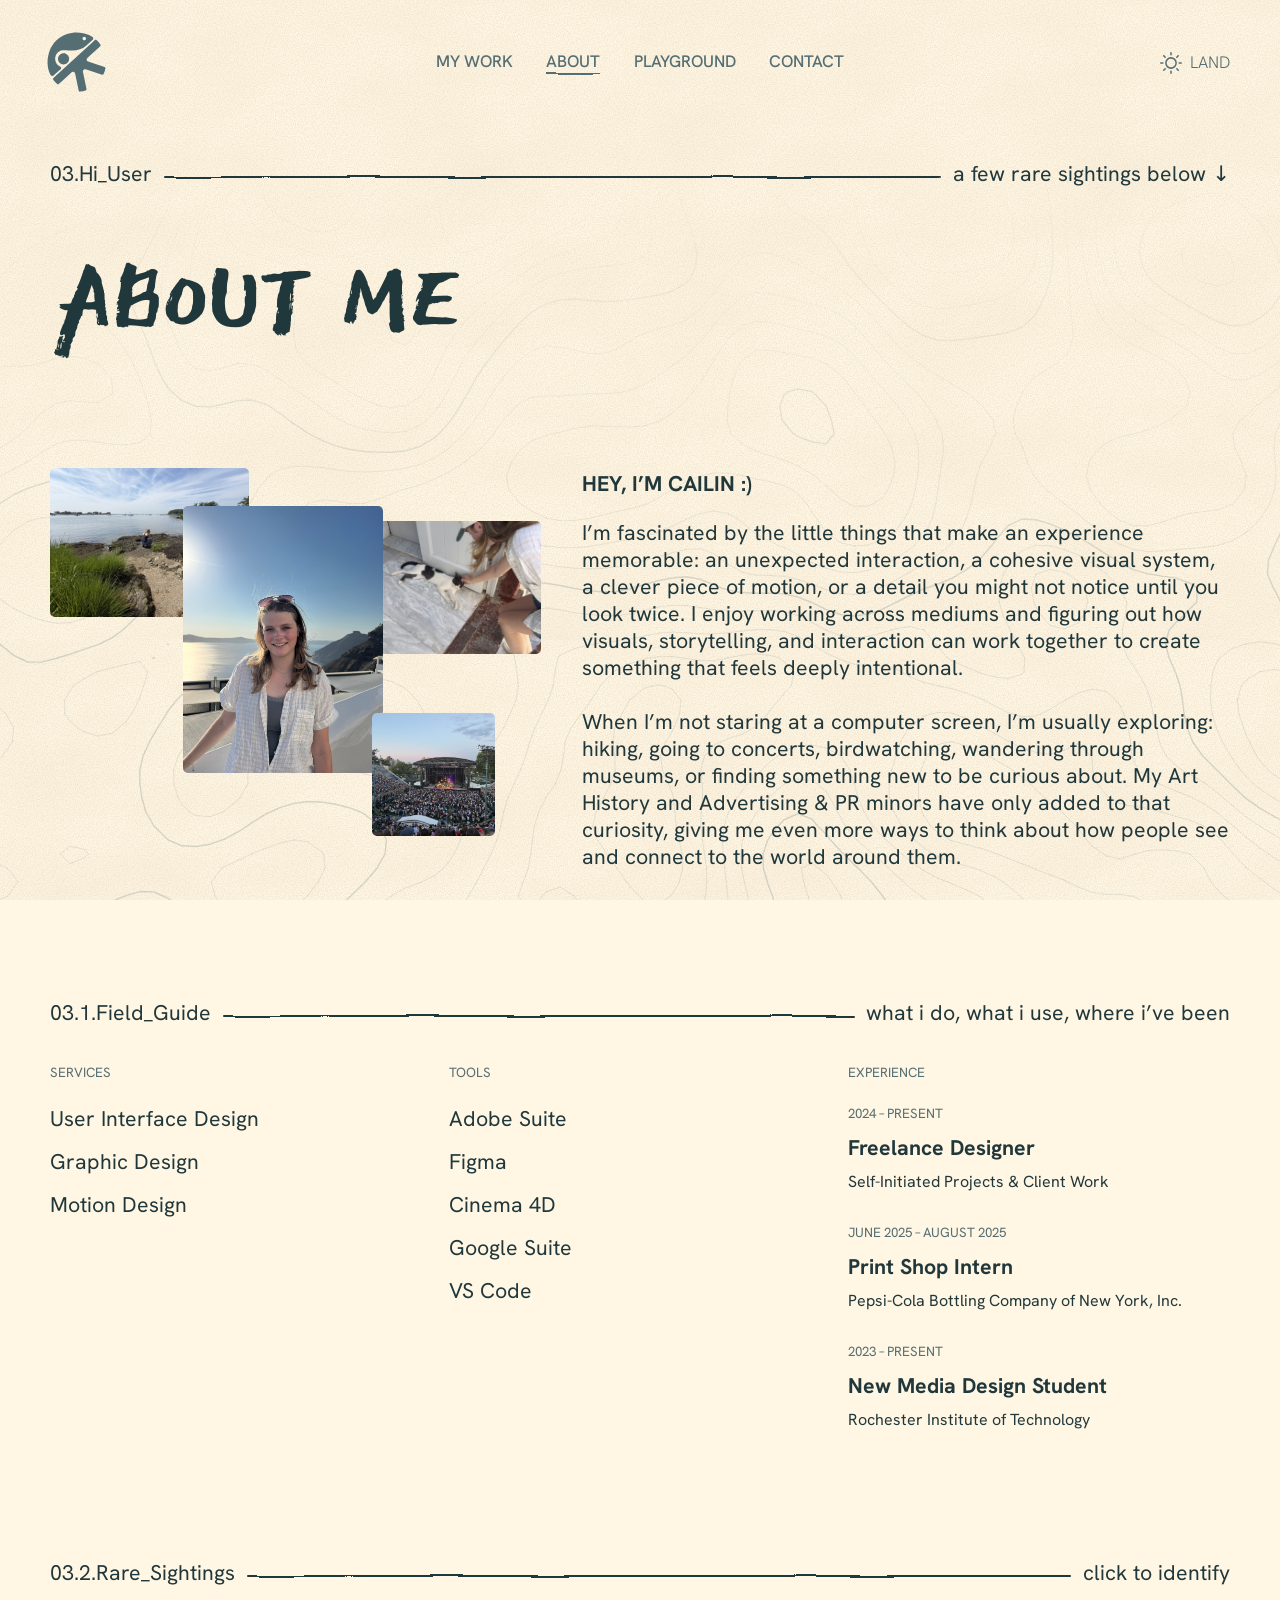
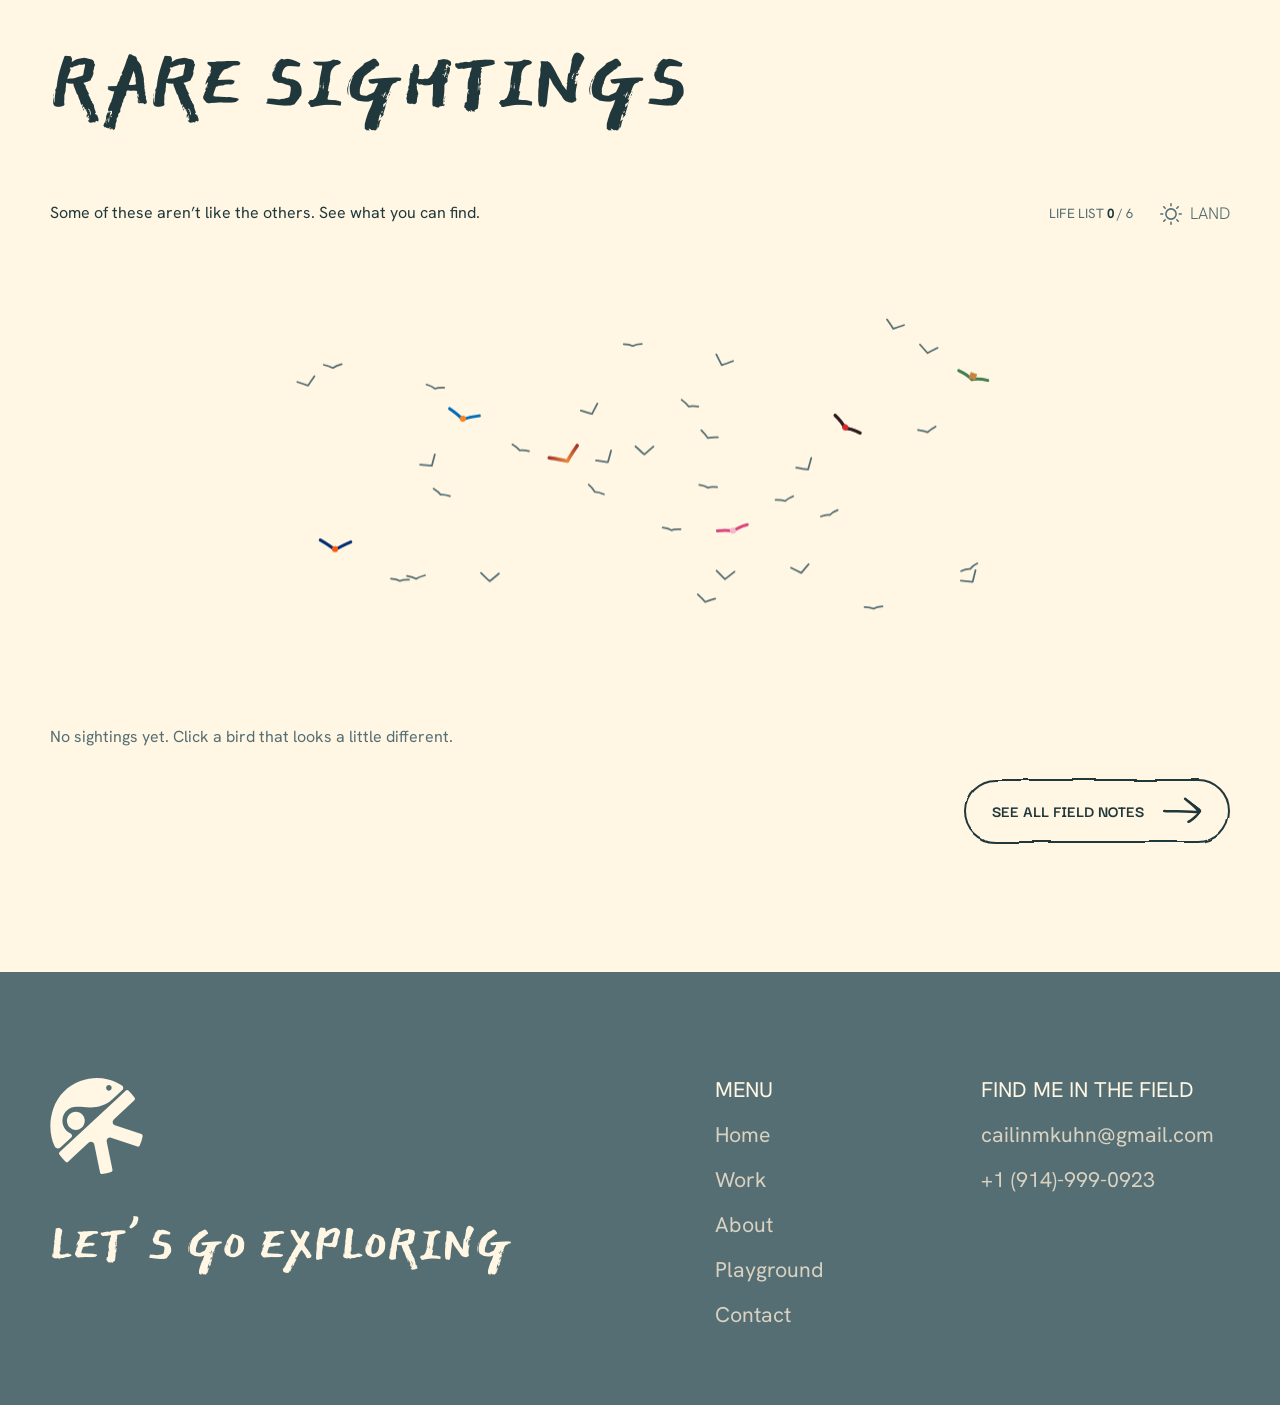
==== commit 785ed075: "Add files via upload" ====
--- a/about.html
+++ b/about.html
@@ -161,10 +161,10 @@
               <p class="field-note__latin">Amazinus metropolitanus</p>
               <span class="field-note__swatch" aria-hidden="true"></span>
               <dl class="field-note__facts">
-                <div><dt>Habitat</dt><dd>Citi Field, upper deck</dd></div>
-                <div><dt>Behavior</dt><dd>Rounds the bases in a diamond loop. Returns every April, no matter how last season went.</dd></div>
-              </dl>
-              <p class="field-note__note">A lifelong Mets fan. It’s a lot of heartbreak, but I wouldn’t trade it.</p>
+                <div><dt>Habitat</dt><dd>Citi Field</dd></div>
+                <div><dt>Behavior</dt><dd>Circles the diamond each spring, regardless of the previous season’s outcome.</dd></div>
+              </dl>
+              <p class="field-note__note">I’m a lifelong, diehard Mets fan. It’s a lot of heartbreak, but I wouldn’t trade it.</p>
             </article>
           </li>
           <li>
@@ -174,10 +174,10 @@
               <p class="field-note__latin">Aurantius knickerbockerensis</p>
               <span class="field-note__swatch" aria-hidden="true"></span>
               <dl class="field-note__facts">
-                <div><dt>Habitat</dt><dd>Madison Square Garden</dd></div>
-                <div><dt>Behavior</dt><dd>Bounces like a dribble. Often mistaken for the Queens Bluebird; same colors, different season.</dd></div>
-              </dl>
-              <p class="field-note__note">Blue and orange all year: the Mets in the summer, the Knicks in the winter.</p>
+                <div><dt>Habitat</dt><dd>Sports bars, breath held, eyes fixed on the screen</dd></div>
+                <div><dt>Behavior</dt><dd>Bounces like a dribble. Active primarily in winter. Frequently mistaken for the Queens Bluebird due to similar coloring, though the two follow different seasonal patterns.</dd></div>
+              </dl>
+              <p class="field-note__note">Blue and orange, year-round. Mets season gives way to Knicks season, with varying levels of optimism.</p>
             </article>
           </li>
           <li>
@@ -188,9 +188,9 @@
               <span class="field-note__swatch field-note__swatch--stacked" aria-hidden="true"></span>
               <dl class="field-note__facts">
                 <div><dt>Habitat</dt><dd>Museums, in front of the big quiet paintings</dd></div>
-                <div><dt>Behavior</dt><dd>Drifts slowly and lingers longer than everyone else. Best viewed up close.</dd></div>
-              </dl>
-              <p class="field-note__note">My Art History minor in a nutshell: Rothko proves color alone can make you feel something.</p>
+                <div><dt>Behavior</dt><dd>Drifts slowly and lingers longer than everyone else. Particularly responsive to large fields of color and minimal visual distraction.</dd></div>
+              </dl>
+              <p class="field-note__note">Drawn to work that says a lot without showing much. Rothko is a good reminder that a piece of art doesn’t need to explain itself.</p>
             </article>
           </li>
           <li>
@@ -200,10 +200,10 @@
               <p class="field-note__latin">Spectaculus confessionalis</p>
               <span class="field-note__swatch" aria-hidden="true"></span>
               <dl class="field-note__facts">
-                <div><dt>Habitat</dt><dd>The couch, during reunion season</dd></div>
+                <div><dt>Habitat</dt><dd>Living rooms, particularly during reunion episodes</dd></div>
                 <div><dt>Behavior</dt><dd>Storms away from the group at least once an episode. Always comes back.</dd></div>
               </dl>
-              <p class="field-note__note">I love reality TV, no shame. Ask me about my favorite reunion moments.</p>
+              <p class="field-note__note">Shameless reality TV fan. Talk to me about VPR or RHOSLC any day.</p>
             </article>
           </li>
           <li>
@@ -214,9 +214,9 @@
               <span class="field-note__swatch" aria-hidden="true"></span>
               <dl class="field-note__facts">
                 <div><dt>Habitat</dt><dd>Concert floors, close to the speakers</dd></div>
-                <div><dt>Behavior</dt><dd>Headbangs in time and glows a little brighter on every beat.</dd></div>
-              </dl>
-              <p class="field-note__note">Rock music is a constant in my headphones, and I’ll take any excuse to go to a show.</p>
+                <div><dt>Behavior</dt><dd>Nods in time and glows a little brighter on every beat.</dd></div>
+              </dl>
+              <p class="field-note__note">Usually has a concert on the calendar and a guitar-heavy playlist in rotation. Rarely goes long without something loud to look forward to.</p>
             </article>
           </li>
           <li>
@@ -229,7 +229,7 @@
                 <div><dt>Habitat</dt><dd>Trailheads, the steeper the better</dd></div>
                 <div><dt>Behavior</dt><dd><span class="light-only">Always climbing toward the highest point</span><span class="dark-only">Always heading for the deepest point</span>. Carries a very small backpack.</dd></div>
               </dl>
-              <p class="field-note__note">Give me a trail and a free afternoon. Bonus points for a view at the top (and a bird I haven’t seen yet).</p>
+              <p class="field-note__note">Most likely to be found on a trail with a free afternoon ahead. Particularly fond of good overlooks and a container of strawberries.</p>
             </article>
           </li>
         </ul>
--- a/css/styles.css
+++ b/css/styles.css
@@ -170,7 +170,15 @@
   width: clamp(56px, 5.104vw, 98px);        /* 98 × 99 */
   margin-left: -6px;                        /* logo sits at x=69 vs 75 gutter */
 }
-.site-header__logo .logo { width: 100%; height: auto; }
+.site-header__logo .logo {
+  width: 100%;
+  height: auto;
+  transition: transform .45s cubic-bezier(.34, 1.56, .64, 1);   /* slight overshoot, like a head tilt */
+}
+/* Hover: the creature cocks its head. Click: a quick squish. */
+.site-header__logo:hover .logo,
+.site-header__logo:focus-visible .logo { transform: rotate(-10deg) scale(1.06); }
+.site-header__logo:active .logo { transform: rotate(-4deg) scale(.9); transition-duration: .12s; }
 /* Header + footer logos swap per theme. */
 .logo--dark { display: none; }
 [data-theme="dark"] .logo--light { display: none; }
@@ -508,11 +516,96 @@
 .case__facts--stack dd { font-size: var(--fs-meta); line-height: 1.3; text-box: none; }
 .is-placeholder { color: var(--c-nav); font-style: italic; }
 
+/* Design decisions: numbered 2×2 grid (full study), a single column inside Approach (condensed). */
+.decisions {
+  display: grid;
+  grid-template-columns: repeat(2, minmax(0, 1fr));
+  gap: var(--sp-content) var(--gap);
+  margin: 0;
+  padding: 0;
+  list-style: none;
+}
+.decisions--stack { grid-template-columns: 1fr; gap: 24px; margin-top: var(--sp-card-meta); }
+.decisions--3 { grid-template-columns: repeat(3, minmax(0, 1fr)); }
+.decision { display: flex; flex-direction: column; gap: 12px; }
+.decision__num { font-size: var(--fs-tag); color: var(--c-nav); }
+.decision__title { font-size: var(--fs-body); font-weight: 700; line-height: 1.15; }
+.decision__text { font-size: var(--fs-meta); line-height: 1.35; }
+.decisions--stack .decision { gap: 6px; }
+.decisions--stack .decision__title { font-size: var(--fs-meta); }
+
+/* Quiet secondary link (e.g. the process deck): muted text, underline, small arrow. */
+.text-link {
+  display: inline-flex;
+  align-items: center;
+  gap: 10px;
+  color: var(--c-nav);
+  font-size: var(--fs-meta);
+  transition: color .25s var(--ease);
+}
+.text-link__label { position: relative; padding-bottom: 4px; }
+.text-link__label::after {
+  content: "";
+  position: absolute;
+  left: 0;
+  right: 0;
+  bottom: 0;
+  height: 2px;
+  background: currentColor;
+  opacity: .5;
+  transition: opacity .25s var(--ease);
+}
+.text-link .icon--arrow {
+  width: 18px;
+  height: 15px;
+  transition: transform .3s var(--ease);
+}
+.text-link:hover { color: var(--c-ink); }
+.text-link:hover .text-link__label::after { opacity: 1; }
+.text-link:hover .icon--arrow { transform: translate(3px, -3px); }   /* the icon points up-right: opens elsewhere */
+
 /* Placeholder frames for screens still to come. */
 .case-grid { display: grid; gap: var(--gap); }
 .case-grid--2 { grid-template-columns: repeat(2, minmax(0, 1fr)); }
 .case-grid--3 { grid-template-columns: repeat(3, minmax(0, 1fr)); }
 .case-grid__full { grid-column: 1 / -1; }
+.case-grid--4 { grid-template-columns: repeat(4, minmax(0, 1fr)); }
+.case-grid--5 { grid-template-columns: repeat(5, minmax(0, 1fr)); }
+
+/* Logo lockups: each centered in a soft square tile. */
+.lockup {
+  display: grid;
+  place-items: center;
+  aspect-ratio: 1;
+  padding: 14%;
+  border-radius: var(--radius);
+  background: color-mix(in srgb, var(--c-ink) 5%, transparent);
+}
+.lockup .zoom-trigger img { border-radius: 0; }
+
+/* Pages without the full/condensed switch: first section sits closer to the hero. */
+.case__hero + .case-section { margin-top: var(--sp-title); }
+
+.case-figure { margin: 0; }
+.case-section__body > .case-figure { margin-top: clamp(40px, 4.167vw, 80px); }   /* 80: more air between copy and images */
+.case-figure__caption {
+  max-width: 46em;
+  margin-top: 16px;
+  color: var(--c-nav);
+  font-size: var(--fs-meta);
+  line-height: 1.35;
+}
+
+/* Merchandise: large shirt + tag detail on top, tote and hat below. */
+.merch {
+  display: grid;
+  grid-template-columns: repeat(6, minmax(0, 1fr));
+  gap: var(--gap);
+}
+.merch > * { grid-column: span 3; }
+.merch > .merch__main { grid-column: span 4; }
+.merch > .merch__side { grid-column: span 2; aspect-ratio: auto; }
+.merch img { width: 100%; height: 100%; object-fit: cover; border-radius: var(--radius); }
 .placeholder {
   position: relative;
   isolation: isolate;
@@ -645,6 +738,158 @@
 .note:not(.is-active) .note__text { display: none; }
 .note__text { padding: 0 0 16px 44px; font-size: var(--fs-meta); line-height: 1.35; }
 .note.is-active .note__text { animation: note-in .35s var(--ease); }
+
+/* Case media: screens, research boards and the demo video. */
+.case-grid > img,
+.case-grid .zoom-trigger img,
+.case-section__body .media-frame video {
+  display: block;
+  width: 100%;
+  height: auto;
+  border-radius: var(--radius);
+}
+.media-frame { position: relative; }
+.media-frame video { background: #000; }
+
+/* ---------- Lightbox (js/lightbox.js) ---------- */
+
+.zoom-trigger {
+  display: block;
+  width: 100%;
+  height: 100%;
+  padding: 0;
+  border: 0;
+  border-radius: var(--radius);
+  background: none;
+  color: inherit;
+  cursor: zoom-in;
+}
+.zoom-trigger img { transition: transform .4s var(--ease), filter .4s var(--ease); }
+/* Theme-specific images (e.g. land/sea wordmarks): the button takes over their show/hide. */
+.zoom-trigger.dark-only,
+[data-theme="dark"] .zoom-trigger.light-only { display: none; }
+[data-theme="dark"] .zoom-trigger.dark-only { display: block; }
+.zoom-trigger:hover img { filter: brightness(1.04); }
+.case__hero .zoom-trigger { overflow: hidden; }
+.case__hero .zoom-trigger:hover img { transform: scale(1.015); }
+
+.zoom-button {
+  position: absolute;
+  top: 12px;
+  right: 12px;
+  display: grid;
+  place-items: center;
+  width: 40px;
+  height: 40px;
+  padding: 0;
+  border: 0;
+  border-radius: 50%;
+  background: rgb(19 40 69 / .7);
+  color: #fff6e3;
+  cursor: zoom-in;
+  transition: background-color .2s var(--ease), transform .2s var(--ease);
+}
+.zoom-button:hover { background: rgb(19 40 69 / .9); transform: scale(1.08); }
+.zoom-button svg,
+.lightbox__close svg { fill: none; stroke: currentColor; stroke-width: 2; stroke-linecap: round; stroke-linejoin: round; }
+
+html.has-lightbox { overflow: hidden; }
+
+.lightbox {
+  --lb-pad-y: clamp(56px, 5vw, 96px);
+  width: 100%;
+  height: 100%;
+  max-width: none;
+  max-height: none;
+  margin: 0;
+  padding: 0;
+  border: 0;
+  background: transparent;
+  overflow: hidden;
+}
+.lightbox::backdrop {
+  background: rgb(8 16 26 / .78);
+  backdrop-filter: blur(3px);
+}
+.lightbox[open],
+.lightbox[open]::backdrop { animation: lightbox-in .25s var(--ease); }
+.lightbox__stage {
+  display: grid;
+  grid-template: minmax(0, 1fr) / minmax(0, 1fr);   /* lets the media's max-height: 100% resolve */
+  place-items: center;
+  width: 100%;
+  height: 100%;
+  padding: var(--lb-pad-y) clamp(16px, 4vw, 96px);
+}
+.lightbox__media {
+  display: block;
+  max-width: 100%;
+  max-height: 100%;
+  width: auto;
+  height: auto;
+  border-radius: var(--radius);
+  box-shadow: 0 20px 60px rgb(0 0 0 / .45);
+  animation: lightbox-zoom .3s var(--ease);
+}
+/* Videos have no intrinsic size until loaded: fit 16:9 inside the stage. */
+.lightbox__media--logo { padding: clamp(24px, 6vmin, 72px); background: var(--c-bg); }
+video.lightbox__media { width: min(100%, (100dvh - 2 * var(--lb-pad-y)) * 16 / 9); aspect-ratio: 16 / 9; background: #000; }
+.lightbox__close {
+  position: fixed;
+  top: clamp(12px, 1.25vw, 24px);
+  right: clamp(12px, 1.25vw, 24px);
+  z-index: 1;
+  display: grid;
+  place-items: center;
+  width: 48px;
+  height: 48px;
+  padding: 0;
+  border: 2px solid rgb(255 246 227 / .6);
+  border-radius: 50%;
+  background: rgb(8 16 26 / .4);
+  color: #fff6e3;
+  cursor: pointer;
+  transition: background-color .2s var(--ease), border-color .2s var(--ease), transform .3s var(--ease);
+}
+.lightbox__close:hover { background: rgb(255 246 227 / .15); border-color: #fff6e3; transform: rotate(90deg); }
+.lightbox__step {
+  position: fixed;
+  top: 50%;
+  z-index: 1;
+  display: grid;
+  place-items: center;
+  width: 48px;
+  height: 48px;
+  margin-top: -24px;
+  padding: 0;
+  border: 2px solid rgb(255 246 227 / .6);
+  border-radius: 50%;
+  background: rgb(8 16 26 / .4);
+  color: #fff6e3;
+  cursor: pointer;
+  transition: background-color .2s var(--ease), border-color .2s var(--ease), transform .2s var(--ease);
+}
+.lightbox__step[hidden] { display: none; }
+.lightbox__step--prev { left: clamp(12px, 1.25vw, 24px); }
+.lightbox__step--next { right: clamp(12px, 1.25vw, 24px); }
+.lightbox__step:hover { background: rgb(255 246 227 / .15); border-color: #fff6e3; }
+.lightbox__step--prev:hover { transform: translateX(-3px); }
+.lightbox__step--next:hover { transform: translateX(3px); }
+.lightbox__step svg { fill: none; stroke: currentColor; stroke-width: 2; stroke-linecap: round; stroke-linejoin: round; }
+.lightbox__count {
+  position: fixed;
+  bottom: clamp(16px, 1.667vw, 32px);
+  left: 50%;
+  transform: translateX(-50%);
+  color: #fff6e3;
+  font: 700 var(--fs-button) / 1 var(--f-button);
+  letter-spacing: .05em;
+}
+.lightbox .cursor { border-color: #fff6e3; }
+.lightbox .cursor.is-pressed { background-color: #fff6e3; }
+
+@keyframes lightbox-in { from { opacity: 0; } }
+@keyframes lightbox-zoom { from { opacity: 0; transform: scale(.96); } }
 
 /* ---------- About page (about.html) ---------- */
 
@@ -911,7 +1156,8 @@
 /* Land mode: UI lines look hand-drawn in ink — a gentle wobble (SVG filters
    defined in js/main.js). Sea mode keeps clean vectors. */
 :root:not([data-theme="dark"]) .rule,
-:root:not([data-theme="dark"]) .site-nav a::after { filter: url(#pencil-line); }
+:root:not([data-theme="dark"]) .site-nav a::after,
+:root:not([data-theme="dark"]) .text-link__label::after { filter: url(#pencil-line); }
 :root:not([data-theme="dark"]) .pill-button::before,
 :root:not([data-theme="dark"]) .field-note::before,
 :root:not([data-theme="dark"]) .placeholder::before,
@@ -1067,6 +1313,8 @@
   .annotated { grid-template-columns: 1fr; }
   .annotated__screen { grid-column: auto; }
   .case__facts--grid { grid-template-columns: 1fr 1fr; }
+  .case-grid--5 { grid-template-columns: repeat(3, minmax(0, 1fr)); }
+  .decisions--3 { grid-template-columns: 1fr; }
 
   .site-footer__inner {
     grid-template-columns: 1fr 1fr;
@@ -1077,7 +1325,10 @@
 
 @media (max-width: 700px) {
   .label-row { flex-wrap: wrap; row-gap: 14px; }
-  .case-grid--2, .case-grid--3, .case__facts--grid { grid-template-columns: 1fr; }
+  .case-grid--2, .case-grid--3, .case__facts--grid, .decisions { grid-template-columns: 1fr; }
+  .case-grid--4, .case-grid--5 { grid-template-columns: repeat(2, minmax(0, 1fr)); }
+  .merch > *, .merch > .merch__main, .merch > .merch__side { grid-column: 1 / -1; }
+  .merch > .merch__side { aspect-ratio: 3 / 4; }
   .label-row .rule { display: none; }
   .label--end { flex-basis: 100%; text-align: left; white-space: normal; opacity: .8; }
 
@@ -1104,5 +1355,8 @@
   .pill-button { animation: none !important; }
   .field-note.is-new,
   .note.is-active .note__text,
-  .pin::after { animation: none !important; }
-}
+  .pin::after,
+  .lightbox[open],
+  .lightbox[open]::backdrop,
+  .lightbox__media { animation: none !important; }
+}
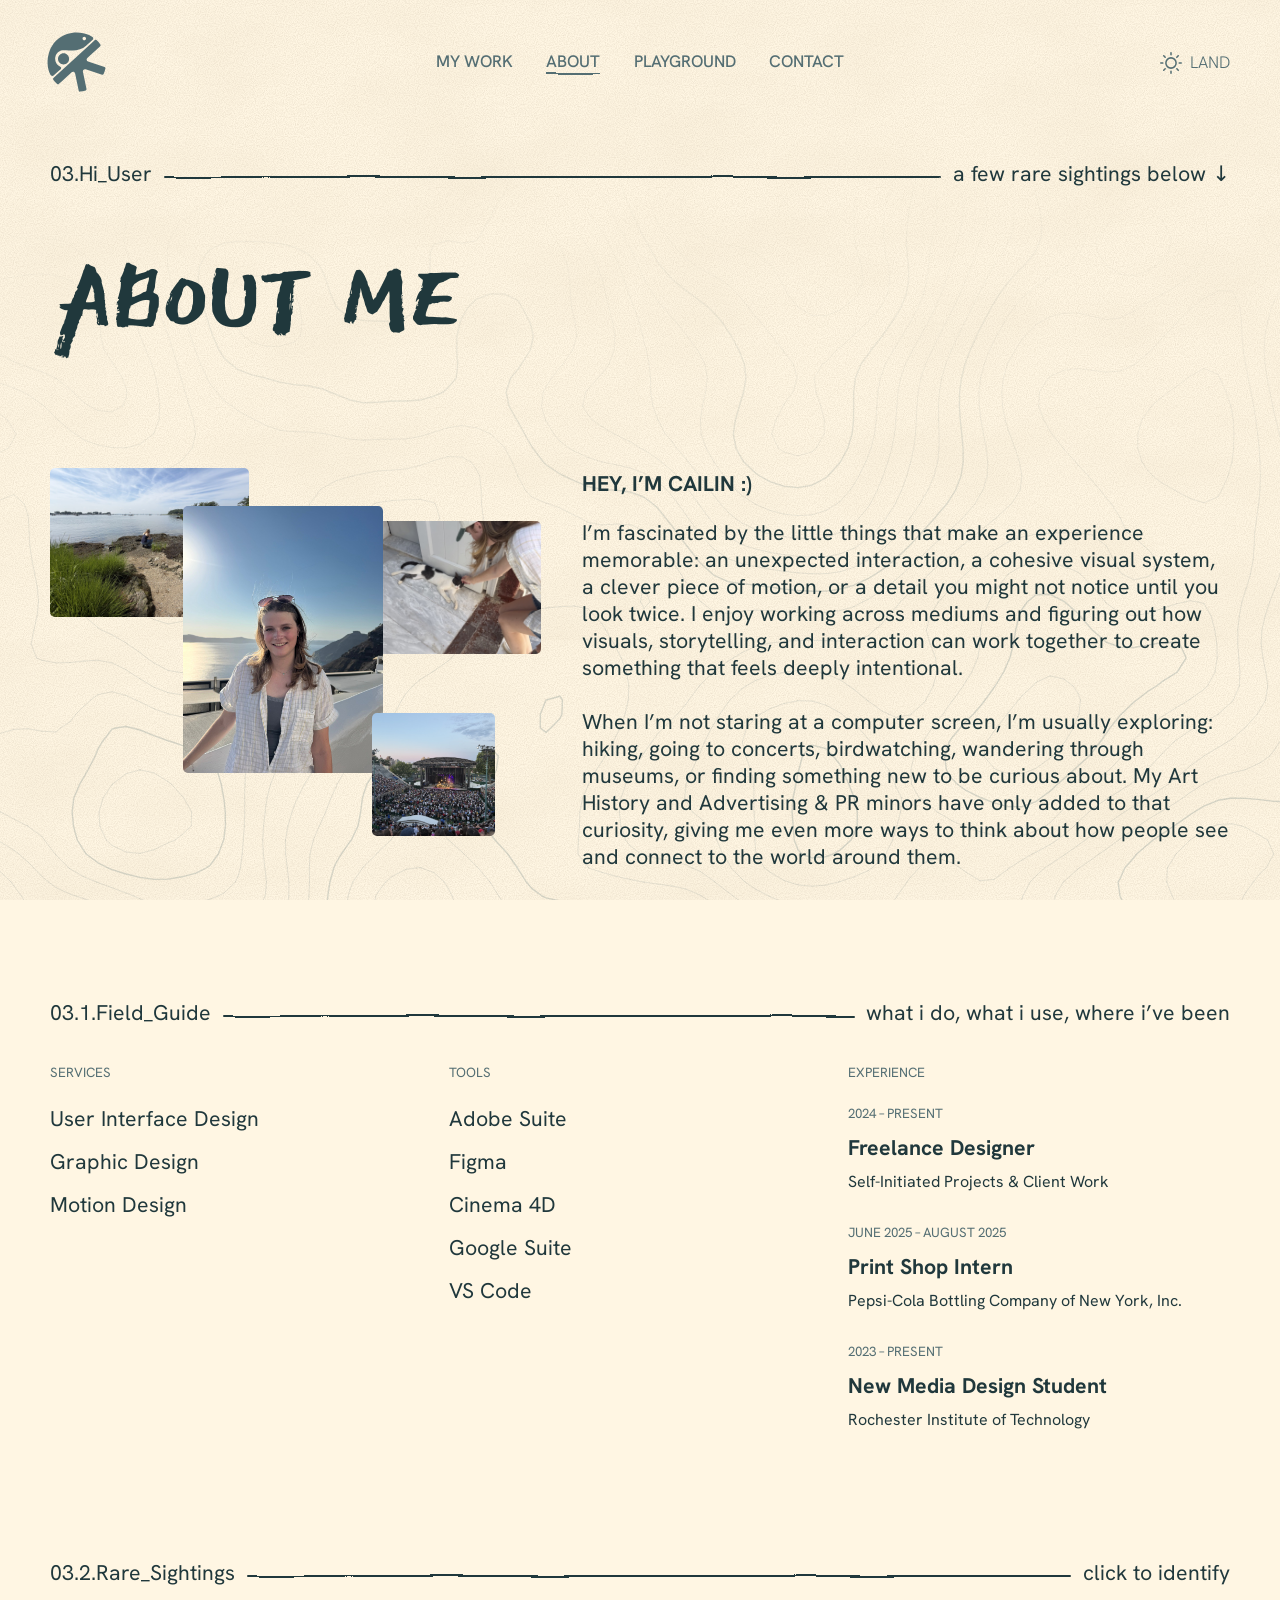
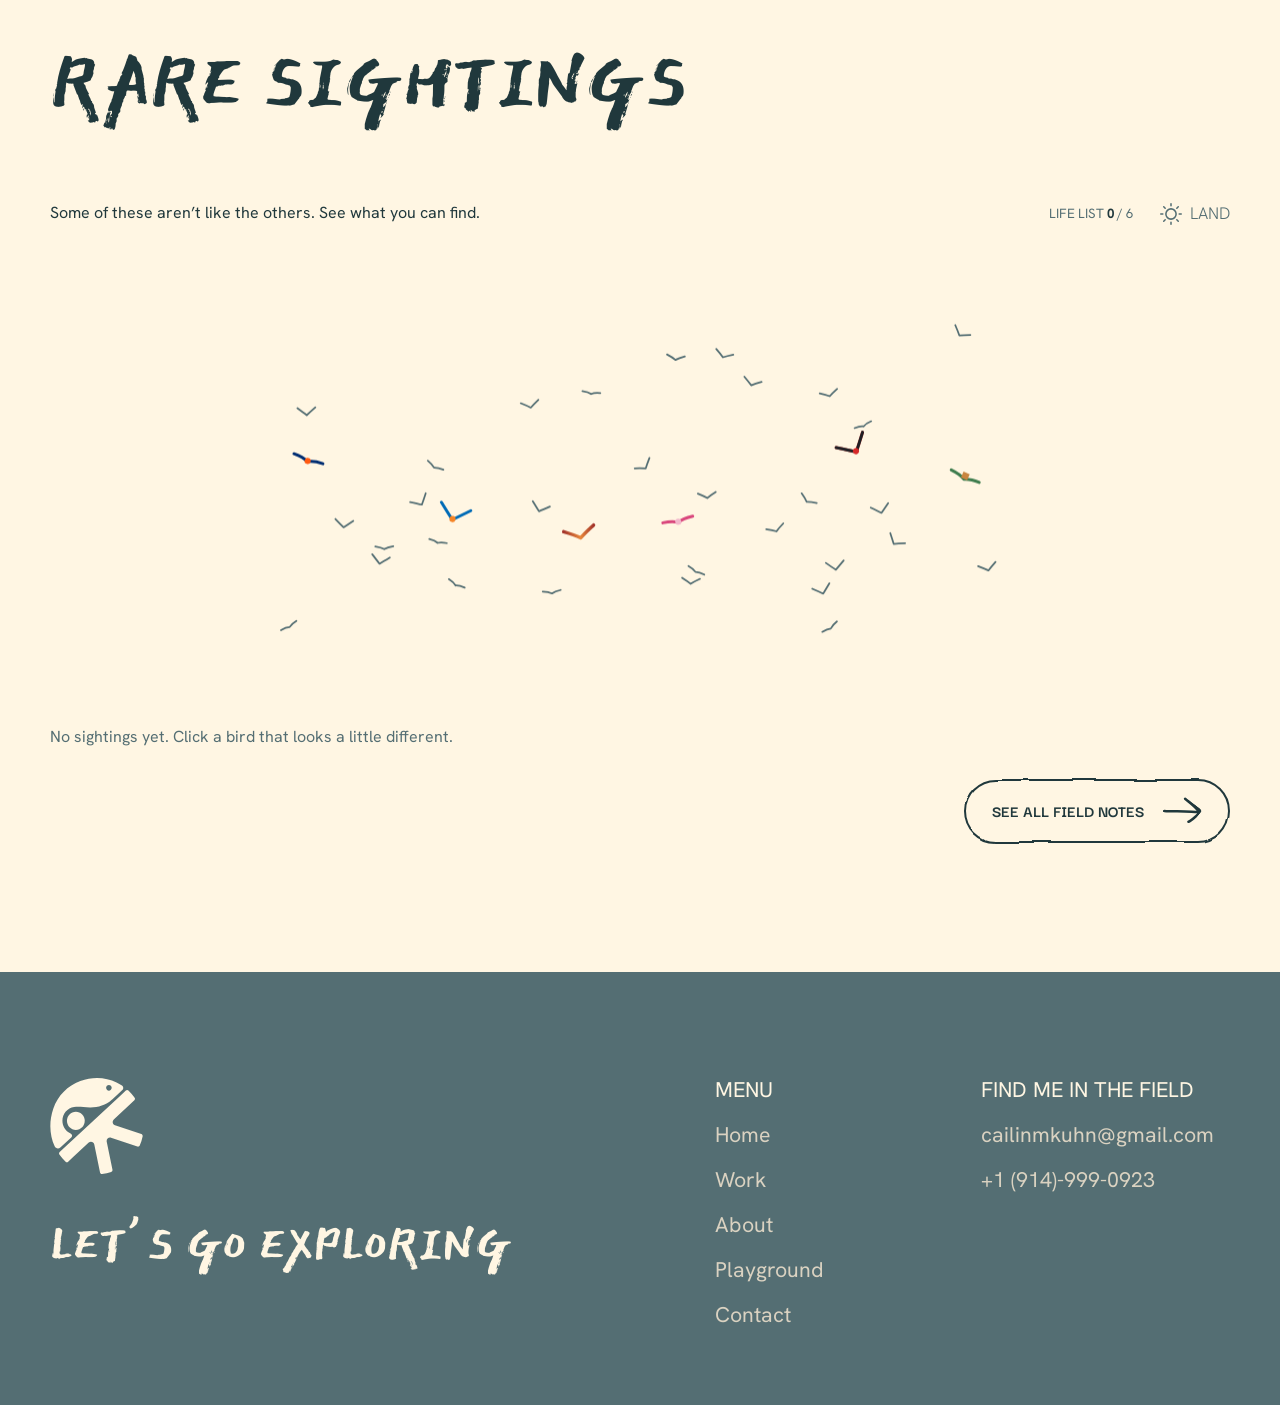
==== commit 053e1ce8: "Add files via upload" ====
--- a/about.html
+++ b/about.html
@@ -32,7 +32,7 @@
     <nav class="site-nav" aria-label="Primary">
       <a href="work.html">MY WORK</a>
       <a href="about.html" aria-current="page">ABOUT</a>
-      <a href="index.html#playground">PLAYGROUND</a>
+      <a href="playground.html">PLAYGROUND</a>
       <a href="#contact">CONTACT</a>
     </nav>
     <button class="theme-toggle" type="button" aria-label="Toggle color theme" data-label-light="LAND" data-label-dark="SEA">
@@ -252,7 +252,7 @@
           <li><a href="index.html">Home</a></li>
           <li><a href="work.html">Work</a></li>
           <li><a href="about.html">About</a></li>
-          <li><a href="index.html#playground">Playground</a></li>
+          <li><a href="playground.html">Playground</a></li>
           <li><a href="#contact">Contact</a></li>
         </ul>
       </nav>
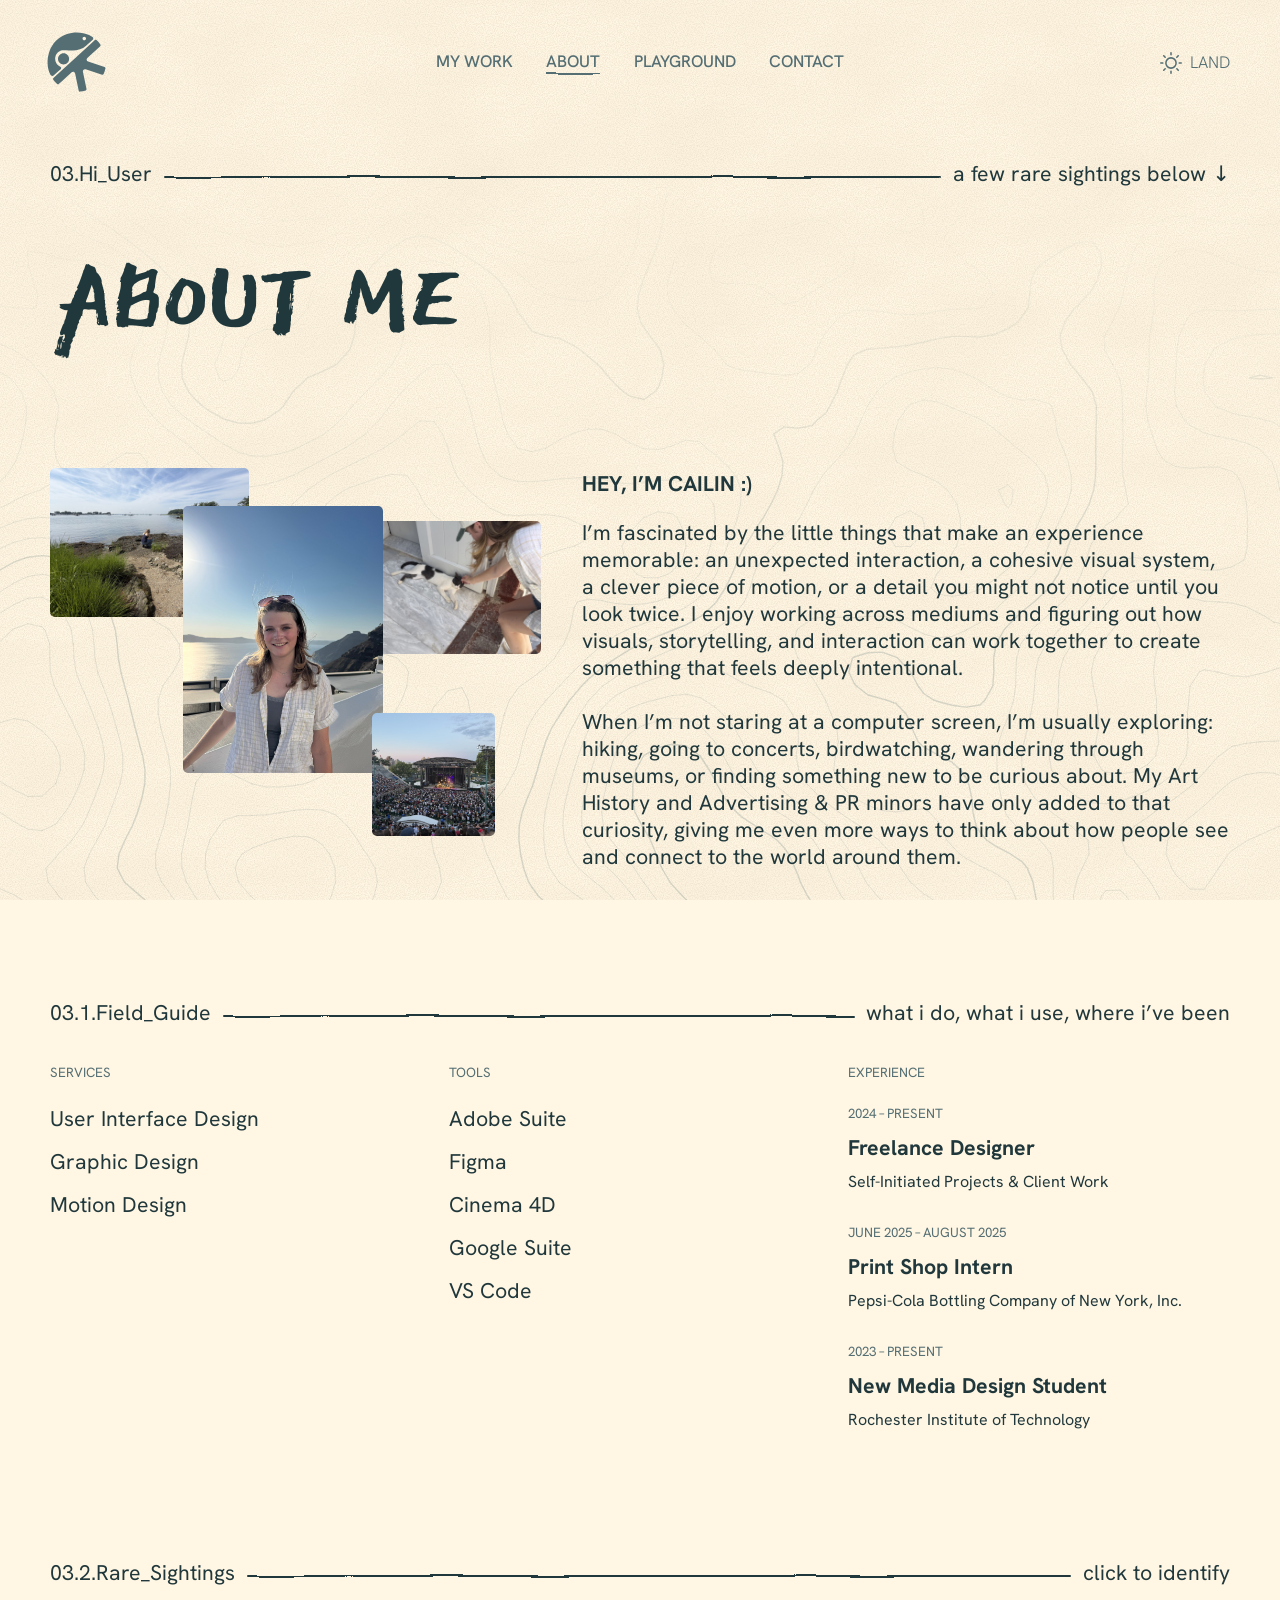
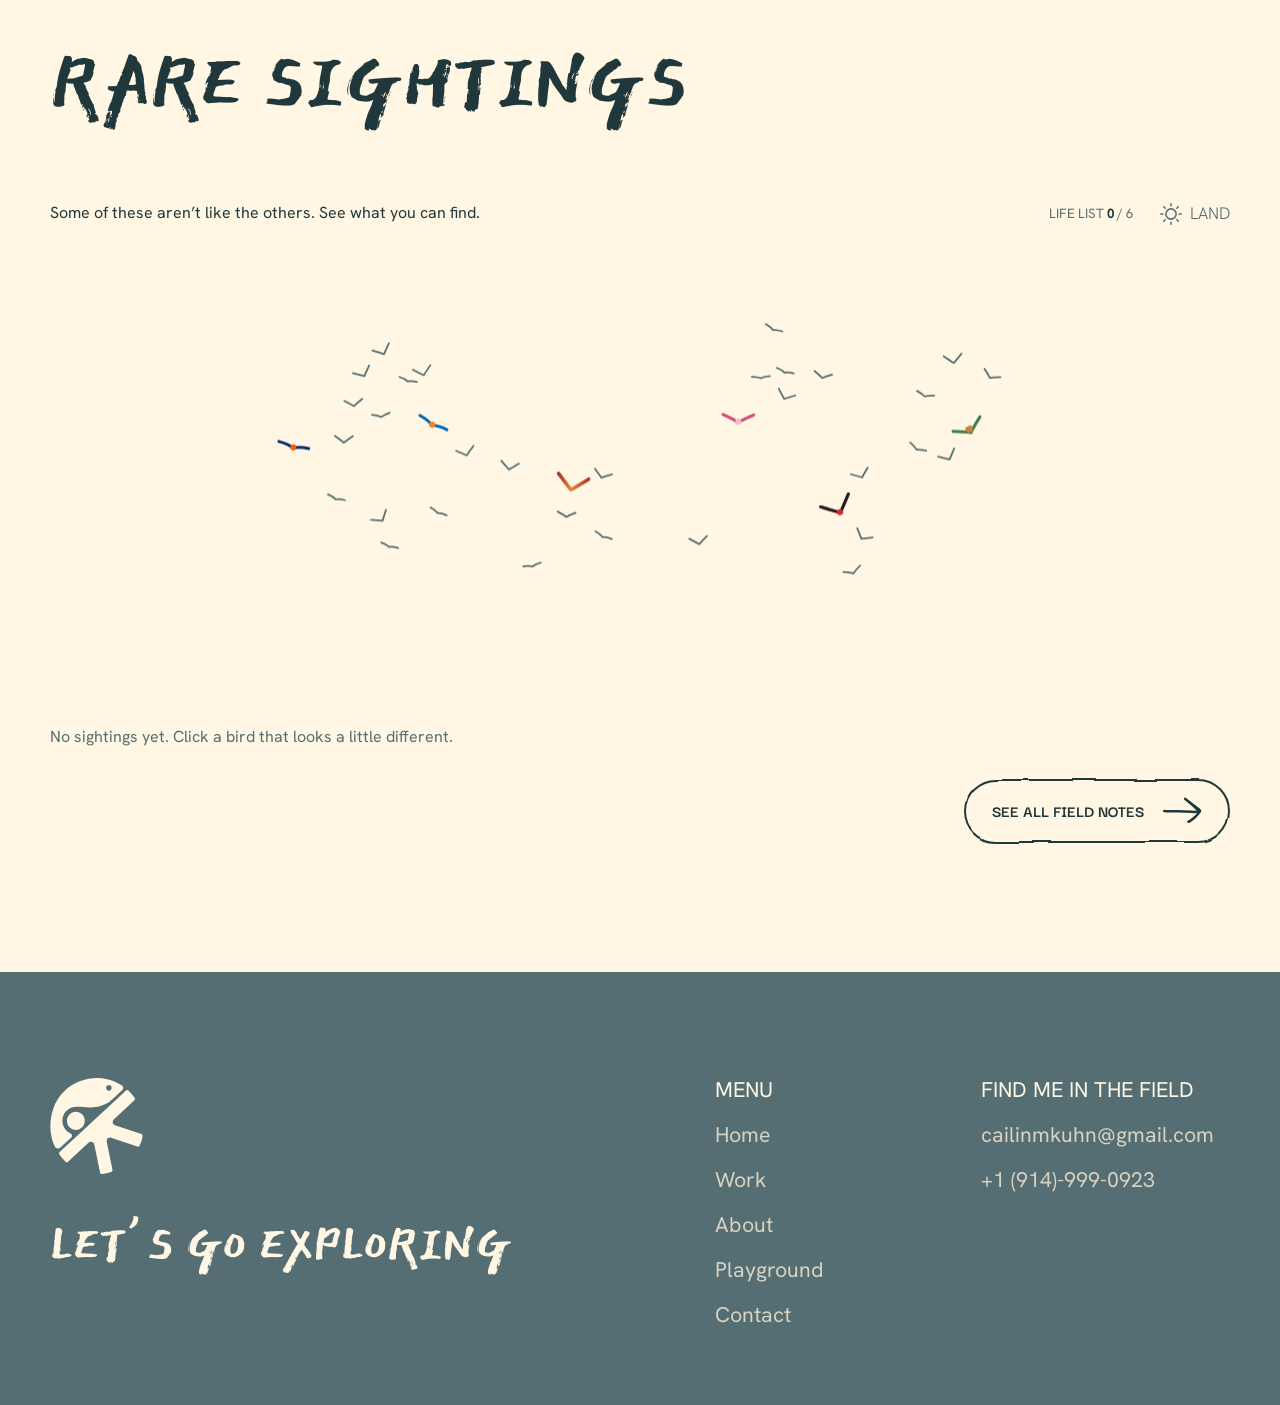
==== commit fc3992cb: "Add files via upload" ====
--- a/about.html
+++ b/about.html
@@ -33,7 +33,7 @@
       <a href="work.html">MY WORK</a>
       <a href="about.html" aria-current="page">ABOUT</a>
       <a href="playground.html">PLAYGROUND</a>
-      <a href="#contact">CONTACT</a>
+      <a href="contact.html">CONTACT</a>
     </nav>
     <button class="theme-toggle" type="button" aria-label="Toggle color theme" data-label-light="LAND" data-label-dark="SEA">
       <span class="theme-toggle__icon" aria-hidden="true"><span class="icon icon--sun"></span><span class="icon icon--moon"></span></span>
@@ -253,7 +253,7 @@
           <li><a href="work.html">Work</a></li>
           <li><a href="about.html">About</a></li>
           <li><a href="playground.html">Playground</a></li>
-          <li><a href="#contact">Contact</a></li>
+          <li><a href="contact.html">Contact</a></li>
         </ul>
       </nav>
       <div class="footer-col">
--- a/css/styles.css
+++ b/css/styles.css
@@ -1167,6 +1167,193 @@
 /* Sea mode: buttons pulse in time with the availability dot (same keyframes). */
 [data-theme="dark"] .pill-button { animation: status-pulse 2.4s ease-out infinite; }
 
+/* ---------- Playground (playground.html, js/playground.js) ---------- */
+
+.playground__intro { max-width: 36em; margin-top: var(--sp-content); font-size: var(--fs-body); line-height: 1.3; }
+
+.playground__tools {
+  display: flex;
+  flex-wrap: wrap;
+  align-items: center;
+  justify-content: space-between;
+  gap: 16px 24px;
+  margin-top: clamp(40px, 4.167vw, 80px);
+}
+
+/* Category stickers: slightly crooked, straighten on hover. */
+.stickers { display: flex; flex-wrap: wrap; gap: 10px; }
+.sticker {
+  --tilt: -2deg;
+  padding: 10px 16px;
+  border: 0;
+  border-radius: 6px;
+  background: color-mix(in srgb, var(--c-ink) 9%, transparent);
+  color: var(--c-ink);
+  font: 700 var(--fs-tag) / 1 var(--f-button);
+  letter-spacing: .04em;
+  cursor: pointer;
+  transform: rotate(var(--tilt));
+  transition: transform .25s var(--ease), background-color .2s var(--ease), color .2s var(--ease);
+}
+.sticker:nth-child(even) { --tilt: 2deg; }
+.sticker:hover { transform: rotate(0) scale(1.05); }
+.sticker[aria-pressed="true"] { background: var(--c-button); color: var(--c-bg); }
+
+.playground__actions { display: flex; flex-wrap: wrap; gap: 12px; }
+button.pill-button { border: 0; background: none; cursor: pointer; }
+.pill-button--small { padding: 12px 26px; font-size: var(--fs-tag); }
+.when-tidy { display: none; }
+.playground[data-layout="tidy"] .when-messy { display: none; }
+.playground[data-layout="tidy"] .when-tidy { display: inline; }
+
+/* The desk: pieces are absolutely placed by --x / --y / --w / --r. */
+.desk {
+  position: relative;
+  height: clamp(800px, 60cqi, 1150px);
+  margin-top: var(--sp-content);
+}
+.desk::before {                              /* wireframe outline of the play area */
+  content: "";
+  position: absolute;
+  inset: 0;
+  border: 2px dashed color-mix(in srgb, var(--c-ink) 18%, transparent);
+  border-radius: var(--radius);
+  pointer-events: none;
+}
+.desk__pile { margin: 0; padding: 0; list-style: none; }
+
+.piece {
+  position: absolute;
+  left: var(--x);
+  top: var(--y);
+  z-index: var(--z, 1);
+  width: var(--w);
+  transform: rotate(var(--r));
+  touch-action: none;
+  transition: transform .3s var(--ease), left .7s var(--ease), top .7s var(--ease), opacity .3s var(--ease), filter .3s var(--ease);
+}
+.piece.is-dragging { transition: none; transform: rotate(var(--r)) scale(1.04); }
+.piece__card {
+  display: block;
+  width: 100%;
+  padding: 10px 10px 14px;
+  border: 0;
+  border-radius: 4px;
+  background: var(--c-bg);
+  color: inherit;
+  text-align: left;
+  cursor: grab;
+  box-shadow: 0 8px 22px rgb(0 0 0 / .12), 0 1px 3px rgb(0 0 0 / .12);
+  transition: box-shadow .25s var(--ease);
+}
+.piece:hover .piece__card { box-shadow: 0 14px 32px rgb(0 0 0 / .18), 0 2px 6px rgb(0 0 0 / .12); }
+.piece.is-dragging .piece__card { cursor: grabbing; box-shadow: 0 24px 48px rgb(0 0 0 / .25); }
+.piece__media { display: block; overflow: hidden; border-radius: 2px; background: color-mix(in srgb, var(--c-ink) 8%, transparent); pointer-events: none; }
+.piece__media img,
+.piece__media video { display: block; width: 100%; height: auto; }
+.piece__label { display: flex; flex-wrap: wrap; align-items: center; gap: 6px 8px; margin-top: 12px; }
+.piece__title { flex: 1 1 100%; font-size: var(--fs-tag); font-weight: 700; line-height: 1.15; }
+.tag {
+  padding: 4px 7px;
+  border-radius: 4px;
+  background: color-mix(in srgb, var(--c-ink) 10%, transparent);
+  font: 700 12px / 1 var(--f-button);
+  letter-spacing: .05em;
+}
+.tag--wip { background: var(--c-nav); color: var(--c-bg); }
+
+/* Land: pieces are taped into the sketchbook. */
+:root:not([data-theme="dark"]) .piece::before {
+  content: "";
+  position: absolute;
+  top: -11px;
+  left: 50%;
+  z-index: 1;
+  width: 34%;
+  height: 22px;
+  background: rgb(214 196 150 / .7);
+  transform: translateX(-50%) rotate(-3deg);
+}
+/* Sea: pieces float in the tank, bobbing out of step with each other. */
+[data-theme="dark"] .piece__card {
+  background: color-mix(in srgb, var(--c-ink) 7%, var(--c-bg));
+  animation: bob 6s ease-in-out var(--d, 0s) infinite;
+}
+@keyframes bob { 50% { translate: 0 -10px; } }
+
+/* Sticker filter: picked pieces come forward, the rest fade back. */
+.desk.is-filtering .piece:not(.is-picked) { opacity: .3; filter: grayscale(.7); }
+
+/* Margin doodles ride along with their piece (and its tilt). */
+.piece__doodle {
+  position: absolute;
+  color: var(--c-nav);
+  font: 400 clamp(22px, 1.771vw, 34px) / 1 var(--f-display);
+  text-align: center;
+  white-space: nowrap;
+  pointer-events: none;
+}
+.piece__doodle--above { bottom: 100%; left: 50%; margin-bottom: 18px; transform: translateX(-50%) rotate(-3deg); }
+.piece__doodle--above-left { bottom: 100%; left: 2%; margin-bottom: 16px; text-align: left; transform: rotate(-3deg); }
+.piece__doodle--below { top: 100%; left: 8%; margin-top: 14px; transform: rotate(2deg); }
+.piece__doodle--right { top: 48%; left: 100%; margin-left: 16px; transform: rotate(-4deg); }
+
+/* Tidy (and every phone): a plain grid, no tilt, no tape, no doodles. */
+.playground[data-layout="tidy"] .desk { height: auto; }
+.playground[data-layout="tidy"] .desk::before,
+.playground[data-layout="tidy"] .piece__doodle,
+.playground[data-layout="tidy"] .piece::before { display: none; }
+.playground[data-layout="tidy"] .desk__pile {
+  display: grid;
+  grid-template-columns: repeat(auto-fill, minmax(clamp(200px, 18cqi, 320px), 1fr));
+  gap: var(--gap);
+}
+.playground[data-layout="tidy"] .piece { position: relative; left: auto; top: auto; width: auto; transform: none; }
+.playground[data-layout="tidy"] .piece__card { cursor: pointer; animation: none; }
+.playground[data-layout="tidy"] .piece__media { aspect-ratio: 4 / 3; }
+.playground[data-layout="tidy"] .piece__media img,
+.playground[data-layout="tidy"] .piece__media video { height: 100%; object-fit: cover; }
+
+/* Note card that opens when a piece is clicked. */
+.note-card {
+  width: min(720px, calc(100% - 32px));
+  max-height: calc(100dvh - 48px);
+  padding: clamp(24px, 2.5vw, 48px);
+  border: 0;
+  border-radius: 8px;
+  background: var(--c-bg);
+  color: var(--c-ink);
+  overflow: auto;
+}
+.note-card::backdrop { background: rgb(8 16 26 / .7); backdrop-filter: blur(3px); }
+.note-card[open] { animation: lightbox-zoom .3s var(--ease); }
+.note-card__close {
+  position: absolute;
+  top: 14px;
+  right: 14px;
+  display: grid;
+  place-items: center;
+  width: 40px;
+  height: 40px;
+  padding: 0;
+  border: 2px solid currentColor;
+  border-radius: 50%;
+  background: none;
+  color: inherit;
+  cursor: pointer;
+  transition: transform .3s var(--ease);
+}
+.note-card__close:hover { transform: rotate(90deg); }
+.note-card__close svg { fill: none; stroke: currentColor; stroke-width: 2; stroke-linecap: round; }
+.note-card .placeholder { margin-bottom: 24px; }
+.note-card > .piece__media { margin-bottom: 24px; border-radius: var(--radius); }
+.note-card__type { color: var(--c-nav); font-size: var(--fs-tag); }
+.note-card h2 { margin-top: 10px; font: 400 clamp(40px, 3.333vw, 64px) / .9 var(--f-display); }
+.note-card p { margin-top: 16px; font-size: var(--fs-meta); line-height: 1.4; }
+.note-card .note-card__testing { color: var(--c-nav); }
+:root:not([data-theme="dark"]) .note-card .note-card__testing { font: 400 clamp(24px, 1.667vw, 32px) / 1.1 var(--f-display); }
+.note-card .pill-button { margin-top: 24px; }
+
 /* ---------- Footer ---------- */
 
 .site-footer {
@@ -1324,6 +1511,7 @@
 }
 
 @media (max-width: 700px) {
+  .playground__actions { display: none; }   /* phones always get the tidy grid */
   .label-row { flex-wrap: wrap; row-gap: 14px; }
   .case-grid--2, .case-grid--3, .case__facts--grid, .decisions { grid-template-columns: 1fr; }
   .case-grid--4, .case-grid--5 { grid-template-columns: repeat(2, minmax(0, 1fr)); }
@@ -1358,5 +1546,7 @@
   .pin::after,
   .lightbox[open],
   .lightbox[open]::backdrop,
-  .lightbox__media { animation: none !important; }
-}
+  .lightbox__media,
+  .note-card[open],
+  .piece__card { animation: none !important; }
+}
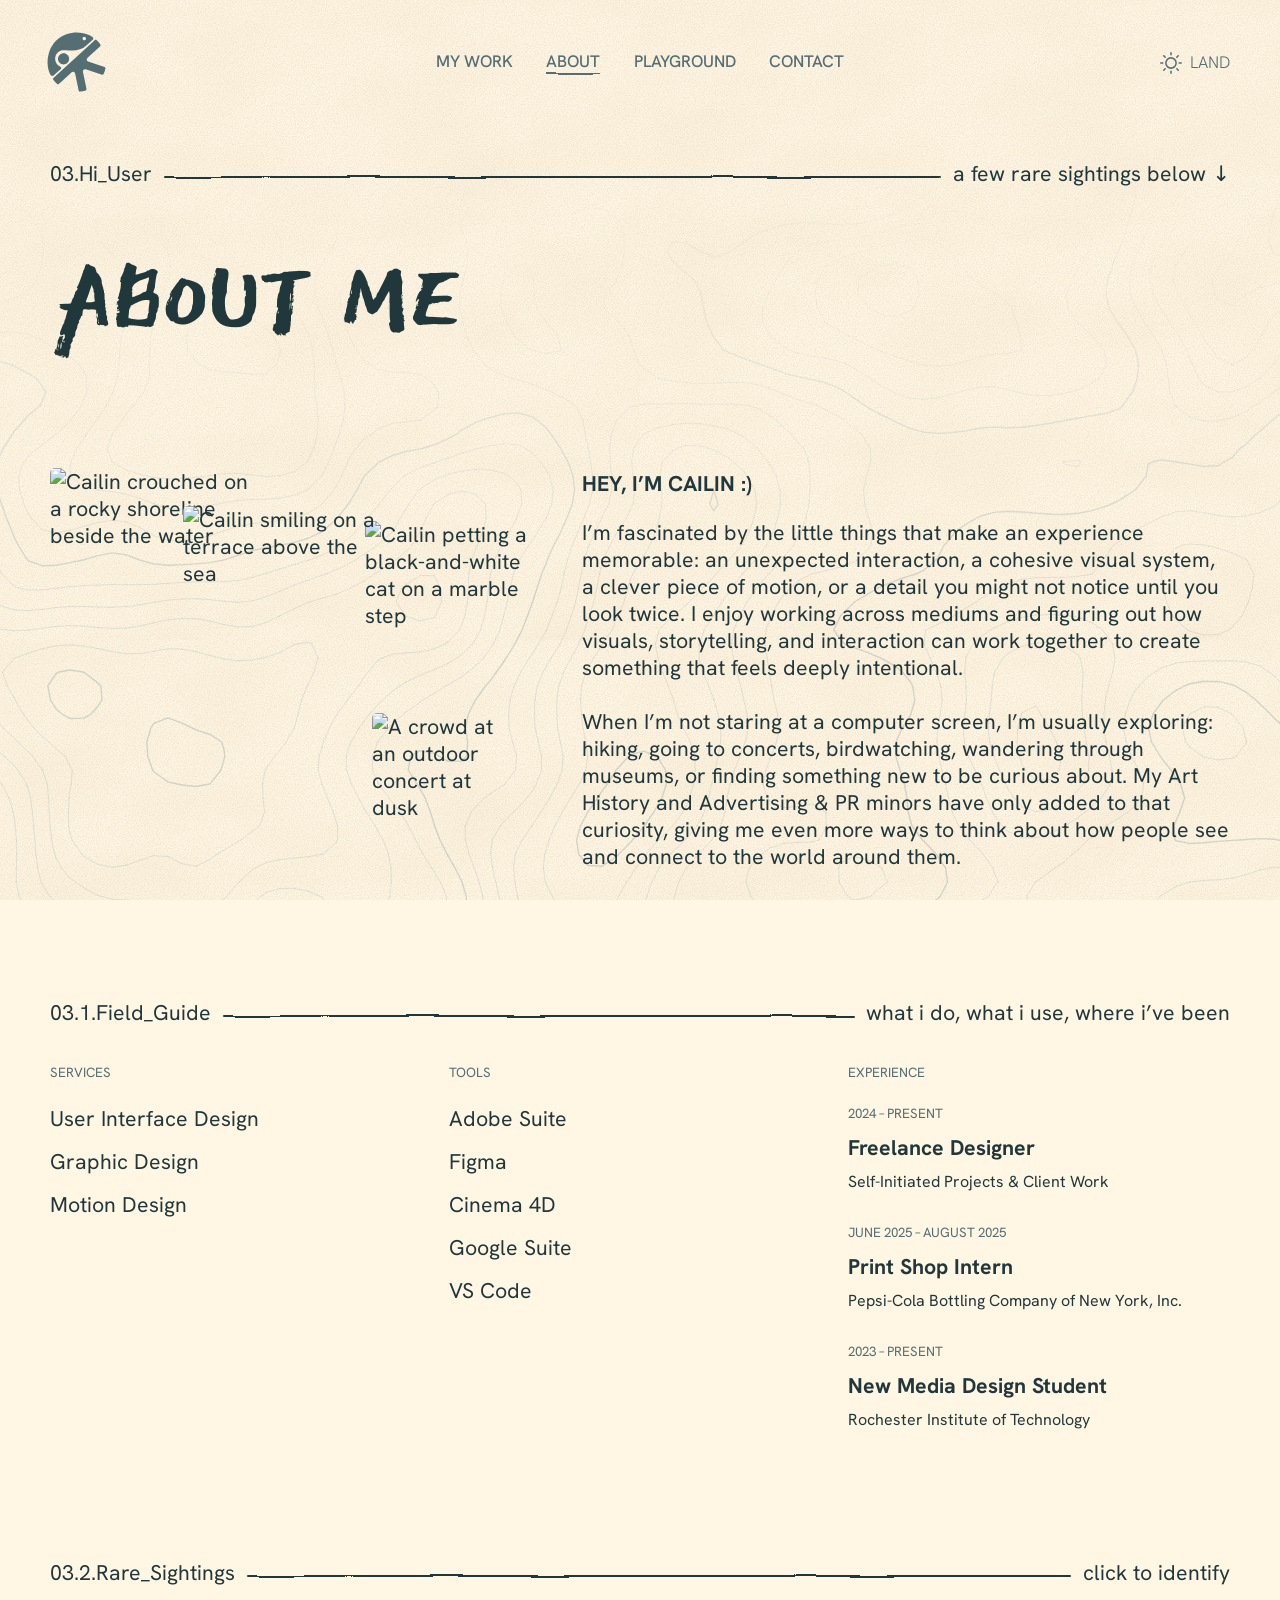
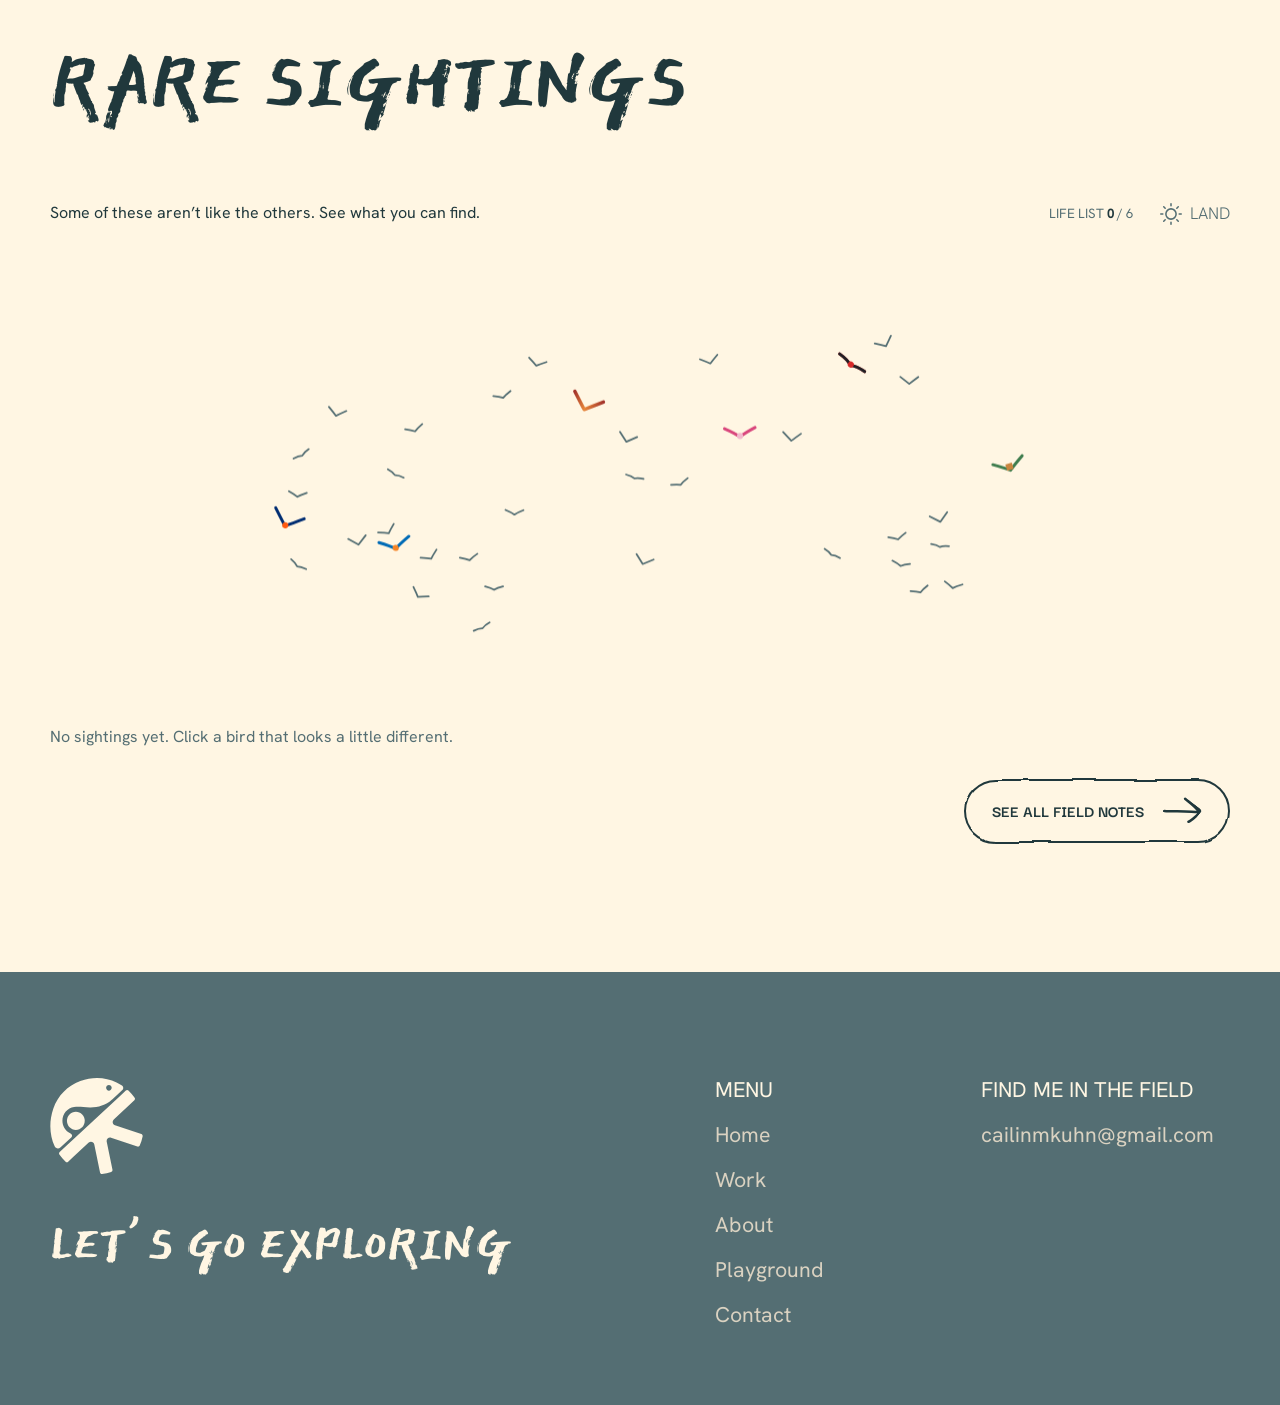
==== commit cd78afcc: "Add files via upload" ====
--- a/about.html
+++ b/about.html
@@ -16,7 +16,7 @@
   </script>
   <link rel="preconnect" href="https://fonts.googleapis.com">
   <link rel="preconnect" href="https://fonts.gstatic.com" crossorigin>
-  <link href="https://fonts.googleapis.com/css2?family=Darker+Grotesque:wght@700&family=East+Sea+Dokdo&family=Hanken+Grotesk:wght@300;400;500;700&display=swap" rel="stylesheet">
+  <link href="https://fonts.googleapis.com/css2?family=Darker+Grotesque:wght@700&family=East+Sea+Dokdo&family=Hanken+Grotesk:wght@300;400;500;700&family=IBM+Plex+Mono:wght@400&family=Reenie+Beanie&display=swap" rel="stylesheet">
   <link rel="icon" type="image/svg+xml" href="assets/icons/logo-header-dark.svg" media="(prefers-color-scheme: light)">
   <link rel="icon" type="image/svg+xml" href="assets/icons/logo-header-light.svg" media="(prefers-color-scheme: dark)">
   <link rel="stylesheet" href="css/styles.css">
@@ -54,10 +54,10 @@
       <div class="about-intro">
         <!-- Overlapping photo collage (Figma "Oct.8.1-about" › images), stacked back to front. -->
         <div class="about-collage">
-          <img class="about-collage__photo about-collage__photo--cat" src="assets/images/about-cat.jpg" width="768" height="1024" alt="Cailin petting a black-and-white cat on a marble step" loading="lazy">
-          <img class="about-collage__photo about-collage__photo--lake" src="assets/images/about-lake.jpg" width="1024" height="768" alt="Cailin crouched on a rocky shoreline beside the water" loading="lazy">
-          <img class="about-collage__photo about-collage__photo--portrait" src="assets/images/about-portrait.jpg" width="768" height="1024" alt="Cailin smiling on a terrace above the sea" loading="lazy">
-          <img class="about-collage__photo about-collage__photo--concert" src="assets/images/about-concert.jpg" width="768" height="1024" alt="A crowd at an outdoor concert at dusk" loading="lazy">
+          <img class="about-collage__photo about-collage__photo--cat" src="assets/images/about/about-cat.jpg" width="768" height="1024" alt="Cailin petting a black-and-white cat on a marble step" loading="lazy">
+          <img class="about-collage__photo about-collage__photo--lake" src="assets/images/about/about-lake.jpg" width="1024" height="768" alt="Cailin crouched on a rocky shoreline beside the water" loading="lazy">
+          <img class="about-collage__photo about-collage__photo--portrait" src="assets/images/about/about-portrait.jpg" width="768" height="1024" alt="Cailin smiling on a terrace above the sea" loading="lazy">
+          <img class="about-collage__photo about-collage__photo--concert" src="assets/images/about/about-concert.jpg" width="768" height="1024" alt="A crowd at an outdoor concert at dusk" loading="lazy">
         </div>
         <div class="about-intro__text">
           <h2 class="about-intro__hello">HEY, I’M CAILIN :)</h2>
@@ -260,7 +260,6 @@
         <h2 class="footer-col__title"><span class="light-only">FIND ME IN THE FIELD</span><span class="dark-only">SEND A SIGNAL</span></h2>
         <ul role="list">
           <li><a href="mailto:cailinmkuhn@gmail.com">cailinmkuhn@gmail.com</a></li>
-          <li><a href="tel:+19149990923">+1 (914)-999-0923</a></li>
         </ul>
       </div>
     </div>
--- a/css/styles.css
+++ b/css/styles.css
@@ -295,6 +295,24 @@
 .hero:has(.status) { min-height: calc(min(100svh, 1080px) + 74px); }  /* status ends at y=1154; 01 label at y=724 */
 .status { margin-top: clamp(28px, 6.354vw, 122px); }               /* 122 */
 .status__currently { font-size: var(--fs-body); }
+.depth__value { font-variant-numeric: tabular-nums; }   /* digits keep their width as the depth changes */
+/* Land mode: click the animal in the status line for another sighting (js/main.js). */
+.sighting {
+  display: inline-block;                    /* so the fade-in can nudge it */
+  padding: 0;
+  border: 0;
+  background: none;
+  color: inherit;
+  font: inherit;
+  text-decoration: underline dotted;
+  text-decoration-thickness: 2px;
+  text-underline-offset: 5px;
+  cursor: pointer;
+  transition: text-decoration-color .2s var(--ease);
+}
+.sighting:hover { text-decoration-style: solid; }
+.sighting.is-new { animation: sighting-in .4s var(--ease); }
+@keyframes sighting-in { from { opacity: 0; transform: translateY(4px); } }
 .status__availability {
   display: flex;
   align-items: center;
@@ -1201,7 +1219,9 @@
 
 .playground__actions { display: flex; flex-wrap: wrap; gap: 12px; }
 button.pill-button { border: 0; background: none; cursor: pointer; }
-.pill-button--small { padding: 12px 26px; font-size: var(--fs-tag); }
+.pill-button--small { gap: 12px; padding: 12px 24px; font-size: var(--fs-tag); }
+.pill-button--small .pill-button__arrow { width: 26px; height: 26px; }
+.pill-button--small .icon--arrow { width: 22px; height: 18px; }
 .when-tidy { display: none; }
 .playground[data-layout="tidy"] .when-messy { display: none; }
 .playground[data-layout="tidy"] .when-tidy { display: inline; }
@@ -1353,6 +1373,142 @@
 .note-card .note-card__testing { color: var(--c-nav); }
 :root:not([data-theme="dark"]) .note-card .note-card__testing { font: 400 clamp(24px, 1.667vw, 32px) / 1.1 var(--f-display); }
 .note-card .pill-button { margin-top: 24px; }
+
+/* ---------- Contact (contact.html, js/contact.js) ---------- */
+
+.contact__intro { display: flex; flex-direction: column; gap: 20px; margin-top: var(--sp-content); }
+.contact__intro .status__availability { margin: 0; }
+.contact__lede { max-width: 30em; font-size: var(--fs-body); line-height: 1.3; }
+
+/* Land: a postcard — note on the left, address side on the right. */
+.postcard {
+  position: relative;
+  display: grid;
+  grid-template-columns: minmax(0, 1.15fr) minmax(0, 1fr);
+  gap: clamp(32px, 4.167vw, 80px);
+  max-width: 1280px;
+  margin-top: clamp(48px, 4.167vw, 80px);
+  padding: clamp(24px, 3.125vw, 60px);
+  border-radius: 6px;
+  background: color-mix(in srgb, #fff 55%, var(--c-bg));
+  box-shadow: 0 18px 50px rgb(32 56 60 / .14), 0 2px 6px rgb(32 56 60 / .1);
+  transform: rotate(-.6deg);
+}
+.postcard::before {                           /* the fold between the two halves */
+  content: "";
+  position: absolute;
+  top: clamp(24px, 3.125vw, 60px);
+  bottom: clamp(24px, 3.125vw, 60px);
+  left: calc(53.5% - 1px);
+  border-left: 2px dashed color-mix(in srgb, var(--c-ink) 22%, transparent);
+}
+.postcard__note { display: flex; flex-direction: column; align-items: flex-start; }
+.postcard__label { color: var(--c-nav); font-size: var(--fs-tag); }
+.postcard__label + * { margin-top: 10px; }
+.postcard__label:not(:first-child) { margin-top: 24px; }
+.postcard__message,
+.postcard__from {
+  width: 100%;
+  padding: 0;
+  border: 0;
+  background: transparent;
+  color: var(--c-ink);
+  font: 400 clamp(26px, 1.667vw, 32px) / 40px var(--f-display);   /* handwriting on ruled lines */
+  resize: vertical;
+  outline-offset: 4px;
+}
+.postcard__message {
+  min-height: 200px;
+  background: repeating-linear-gradient(transparent 0 39px, color-mix(in srgb, var(--c-ink) 18%, transparent) 39px 40px);
+}
+.postcard__from { border-bottom: 1px solid color-mix(in srgb, var(--c-ink) 18%, transparent); }
+.postcard__message::placeholder,
+.postcard__from::placeholder { color: color-mix(in srgb, var(--c-ink) 35%, transparent); }
+.postcard__note .pill-button { margin-top: 28px; }
+.postcard__hint { margin-top: 12px; color: var(--c-nav); font-size: var(--fs-tag); }
+.postcard__note.is-sent .pill-button__arrow { animation: fly-off .6s var(--ease); }
+@keyframes fly-off { 50% { transform: translate(18px, -10px); opacity: 0; } 51% { transform: translate(-12px, 0); } }
+
+.postcard__address { position: relative; padding-top: clamp(96px, 7.292vw, 140px); }
+.postcard__stamp {
+  position: absolute;
+  top: 0;
+  right: 0;
+  display: grid;
+  place-items: center;
+  width: clamp(72px, 4.792vw, 92px);
+  aspect-ratio: 5 / 6;
+  border: 3px dotted color-mix(in srgb, var(--c-ink) 40%, transparent);   /* perforated edge */
+  outline: 6px solid color-mix(in srgb, #fff 55%, var(--c-bg));
+  outline-offset: -9px;
+  background: var(--c-nav);
+  transform: rotate(4deg);
+}
+.postcard__stamp img { width: 62%; height: auto; }
+/* The stamp shows whichever logo suits the theme (overrides the header's logo swap sizing). */
+.postcard__stamp .logo--dark { display: none; }
+[data-theme="dark"] .postcard__stamp .logo--light { display: none; }
+[data-theme="dark"] .postcard__stamp .logo--dark { display: block; }
+.postcard__lines { margin: 0; }
+.postcard__lines > div { padding: 16px 0; border-bottom: 1px solid color-mix(in srgb, var(--c-ink) 18%, transparent); }
+.postcard__lines dt { color: var(--c-nav); font-size: var(--fs-tag); }
+.postcard__lines dd { display: flex; flex-wrap: wrap; align-items: center; gap: 8px 12px; margin: 8px 0 0; font-size: var(--fs-meta); }
+.postcard__lines dd > a:not(.text-link):hover { text-decoration: underline; text-underline-offset: 4px; }
+.postcard__lines .text-link { color: var(--c-ink); font-size: var(--fs-meta); }
+
+.copy-button {
+  display: inline-flex;
+  align-items: center;
+  padding: 7px 11px;
+  border: 1.5px solid currentColor;
+  border-radius: 20px;
+  background: none;
+  color: var(--c-nav);
+  font: 700 13px / 1 var(--f-button);
+  letter-spacing: .04em;
+  cursor: pointer;
+  transition: background-color .2s var(--ease), color .2s var(--ease);
+}
+.copy-button__label { text-box: trim-both cap alphabetic; }   /* true vertical centering inside the pill */
+.copy-button:hover,
+.copy-button.is-done { background: var(--c-nav); color: var(--c-bg); }
+
+.contact__signoff {
+  margin-top: clamp(40px, 4.167vw, 80px);
+  color: var(--c-nav);
+  font: 400 clamp(28px, 2.083vw, 40px) / 1 var(--f-display);
+  transform: rotate(-2deg);
+  transform-origin: left;
+}
+
+/* Sea: the same card becomes a sonar readout. */
+[data-theme="dark"] .postcard {
+  background:
+    repeating-linear-gradient(0deg, transparent 0 39px, rgb(116 158 184 / .08) 39px 40px),
+    repeating-linear-gradient(90deg, transparent 0 39px, rgb(116 158 184 / .08) 39px 40px),
+    color-mix(in srgb, var(--c-ink) 5%, var(--c-bg));
+  box-shadow: inset 0 0 0 1px rgb(116 158 184 / .35), 0 18px 50px rgb(0 0 0 / .3);
+  transform: none;
+}
+[data-theme="dark"] .postcard__message { background: none; border: 1px solid rgb(116 158 184 / .3); border-radius: 4px; padding: 8px 12px; font: 400 var(--fs-meta) / 1.5 var(--f-body); }
+[data-theme="dark"] .postcard__from { padding: 8px 12px; border: 1px solid rgb(116 158 184 / .3); border-radius: 4px; font: 400 var(--fs-meta) / 1.5 var(--f-body); }
+[data-theme="dark"] .postcard__stamp {
+  border: 2px solid var(--c-nav);
+  border-radius: 50%;
+  outline: 0;
+  aspect-ratio: 1;
+  background: none;
+  transform: none;
+}
+[data-theme="dark"] .postcard__stamp::after {   /* sonar ping */
+  content: "";
+  position: absolute;
+  inset: -2px;
+  border: 2px solid var(--c-nav);
+  border-radius: 50%;
+  animation: ping 2.4s ease-out infinite;
+}
+@keyframes ping { to { transform: scale(1.8); opacity: 0; } }
 
 /* ---------- Footer ---------- */
 
@@ -1471,6 +1627,8 @@
    ========================================================================== */
 
 @media (max-width: 900px) {
+  .postcard { grid-template-columns: 1fr; transform: none; }
+  .postcard::before { display: none; }   /* no fold once the halves stack */
   .site-header {
     grid-template-columns: 1fr auto;
     row-gap: 20px;
@@ -1548,5 +1706,8 @@
   .lightbox[open]::backdrop,
   .lightbox__media,
   .note-card[open],
+  .sighting.is-new,
+  .postcard__note.is-sent .pill-button__arrow,
+  [data-theme="dark"] .postcard__stamp::after,
   .piece__card { animation: none !important; }
 }
